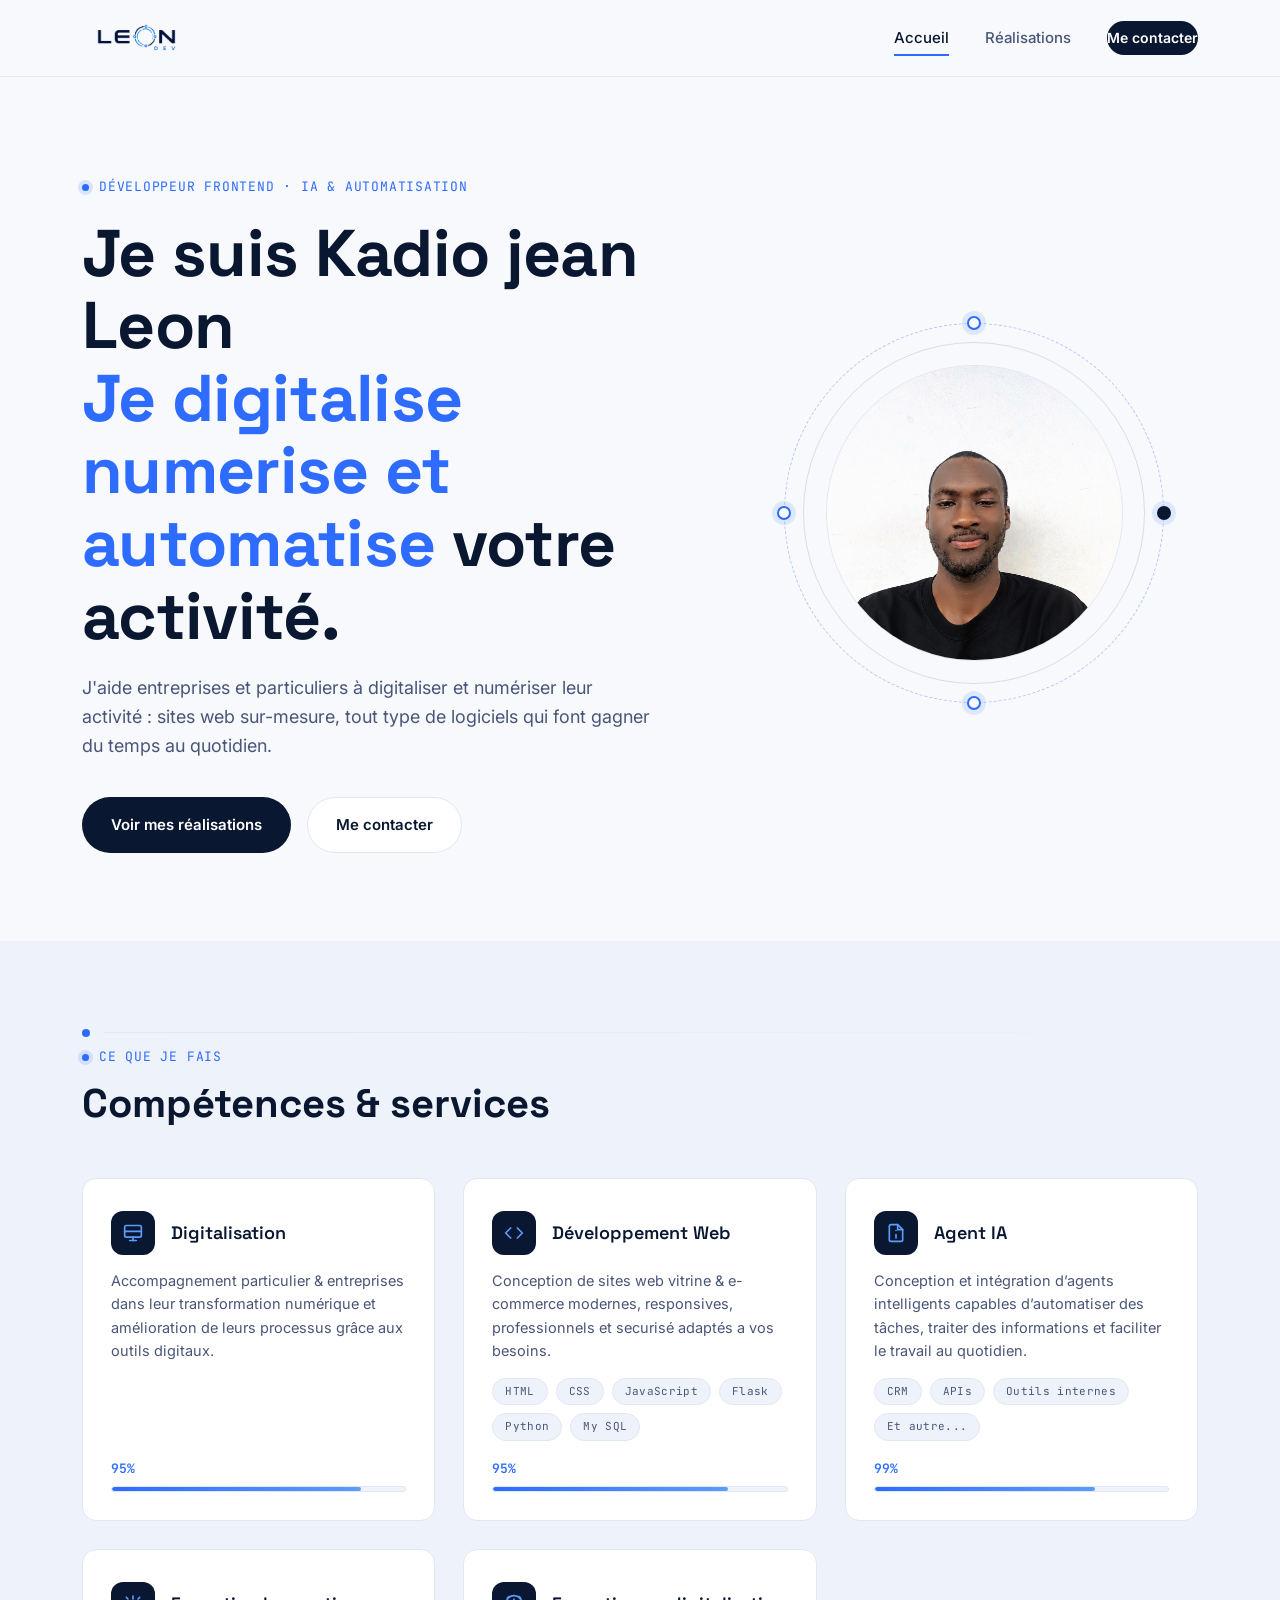
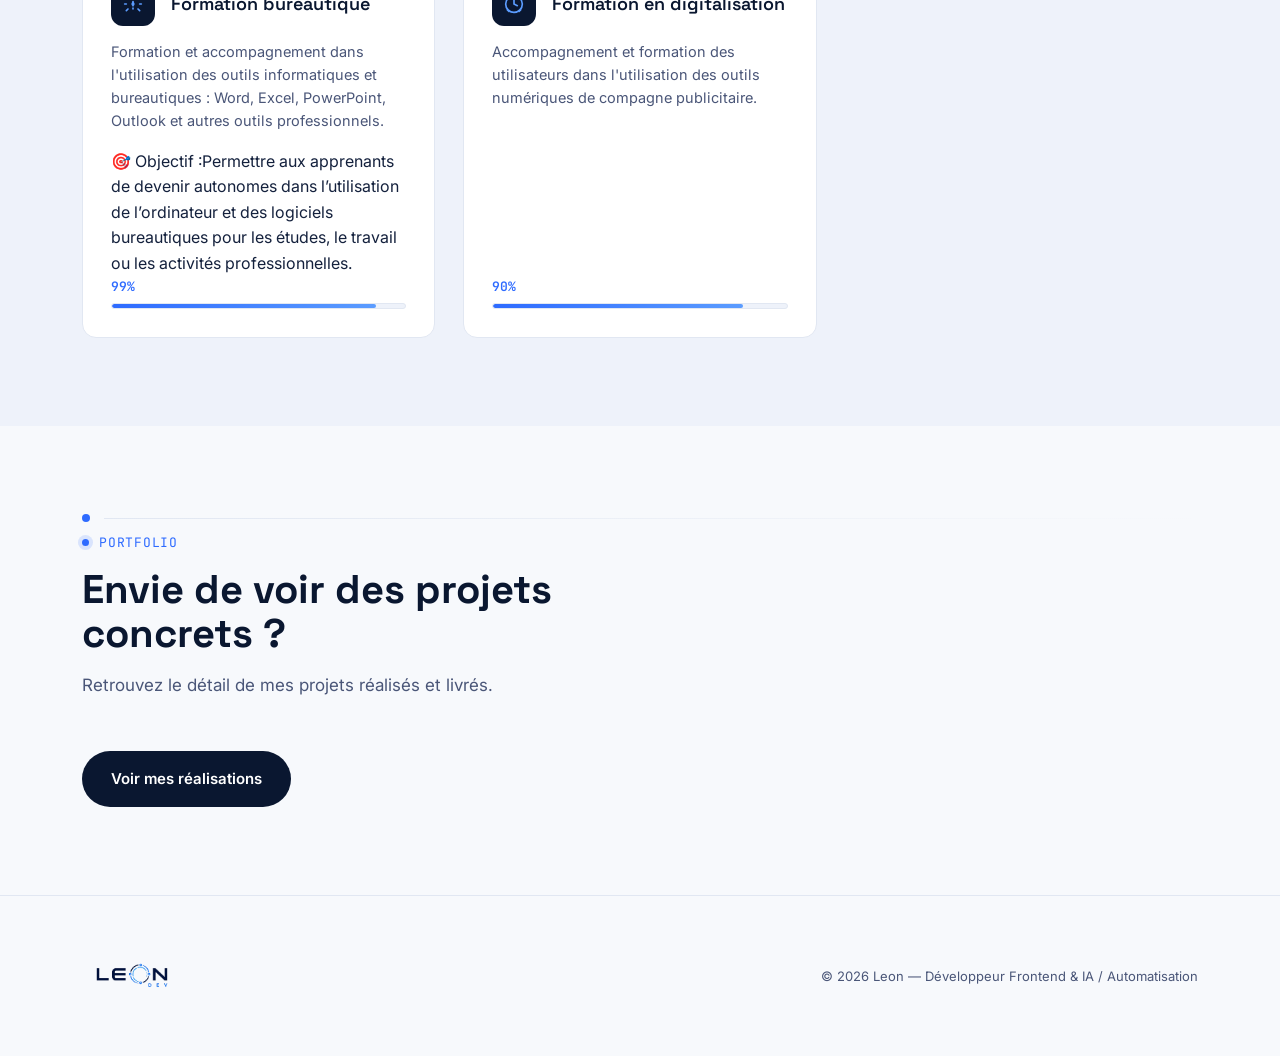
==== index.html @ 1374a6a7 "mis_a_jours" ====
<!DOCTYPE html>
<html lang="fr">
<head>
<meta charset="UTF-8">
<meta name="viewport" content="width=device-width, initial-scale=1.0">
<title>acceuile-Leon_Dev</title>
<meta name="description" content="Kadio Leon, développeur frontend spécialisé en IA et automatisation. J'aide entreprises et particuliers à digitaliser leur activité.">
<link rel="icon" href="images/favicone.png">
<link rel="stylesheet" href="style.css">
</head>
<body>

<header class="nav">
  <div class="container">
    <a href="index.html" class="nav-logo"><img src="images/logo.png" alt="Leon Dev"></a>
    <nav class="nav-links">
      <a href="index.html" data-page="index.html">Accueil</a>
      <a href="realisations.html" data-page="realisations.html">Réalisations</a>
      <a href="contact.html" data-page="contact.html" class="nav-cta">Me contacter</a>
    </nav>
    <button class="nav-toggle" aria-label="Ouvrir le menu"><span></span><span></span><span></span></button>
  </div>
</header>

<main>

  <!-- HERO -->
  <section class="hero">
    <div class="container">
      <div class="hero-copy">
        <span class="eyebrow">Développeur Frontend · IA &amp; Automatisation</span>
        <h1>Je suis Kadio jean Leon<br><span>Je digitalise numerise et automatise</span> votre activité.</h1>
        <p class="subtitle">J'aide entreprises et particuliers à digitaliser et numériser leur activité : sites web sur-mesure, tout type de logiciels qui font gagner du temps au quotidien.</p>
        <div class="hero-actions">
          <a href="realisations.html" class="btn btn-primary">Voir mes réalisations</a>
          <a href="contact.html" class="btn btn-outline">Me contacter</a>
        </div>
      </div>
      <div class="hero-visual">
        <div class="orbit-frame">
          <div class="orbit-ring"></div>
          <div class="orbit-ring ring-2"></div>
          <span class="orbit-node n1"></span>
          <span class="orbit-node n2"></span>
          <span class="orbit-node n3"></span>
          <span class="orbit-node n4"></span>
          <div class="orbit-photo">
             <img src="images/leon.png" alt="Kadio Leon">
          </div>
        </div>
      </div>
    </div>
  </section>

  <!-- COMPÉTENCES / SERVICES -->
  <section class="section section-alt">
    <div class="container">
      <div class="node-divider"><span class="dot"></span><div class="line"></div></div>
      <div class="section-head reveal">
        <span class="eyebrow">Ce que je fais</span>
        <h2>Compétences &amp; services</h2>
      </div>

      <!-- NOUVELLE GRILLE DE COMPÉTENCES -->
      <div class="skills-grid">
        
        <!-- CARTE 1 - Digitalisation -->
        <div class="skill-card-modern reveal">
          <div class="skill-card-header">
            <div class="skill-icon-modern">
              <svg viewBox="0 0 24 24" fill="none" stroke="#5B9CFF" stroke-width="2" stroke-linecap="round" stroke-linejoin="round">
                <rect x="2" y="3" width="20" height="14" rx="2" ry="2"/>
                <line x1="8" y1="21" x2="16" y2="21"/>
                <line x1="12" y1="17" x2="12" y2="21"/>
                <path d="M2 10h20"/>
              </svg>
            </div>
            <h3>Digitalisation</h3>
          </div>
          <p class="skill-desc">Accompagnement particulier & entreprises dans leur transformation numérique et amélioration de leurs processus grâce aux outils digitaux.</p>
          <div class="skill-progress-wrapper">
            <div class="skill-progress-label">
              <span class="skill-percent">95%</span>
            </div>
            <div class="skill-progress-track">
              <div class="skill-progress-bar" data-width="85" style="width:0%"></div>
            </div>
          </div>
        </div>

        <!-- CARTE 2 - Développement Web -->
        <div class="skill-card-modern reveal">
          <div class="skill-card-header">
            <div class="skill-icon-modern">
              <svg viewBox="0 0 24 24" fill="none" stroke="#5B9CFF" stroke-width="2" stroke-linecap="round" stroke-linejoin="round">
                <polyline points="16 18 22 12 16 6"/>
                <polyline points="8 6 2 12 8 18"/>
              </svg>
            </div>
            <h3>Développement Web</h3>
          </div>
          <p class="skill-desc">Conception de sites web vitrine & e-commerce  modernes, responsives, professionnels et securisé adaptés a vos besoins.</p>
          <div class="skill-tech-tags">
            <span>HTML</span>
            <span>CSS</span>
            <span>JavaScript</span>
            <span>Flask</span>
            <span>Python</span>
            <span>My SQL</span>
          </div>
          <div class="skill-progress-wrapper">
            <div class="skill-progress-label">
              <span class="skill-percent">95%</span>
            </div>
            <div class="skill-progress-track">
              <div class="skill-progress-bar" data-width="80" style="width:0%"></div>
            </div>
          </div>
        </div>

        <!-- CARTE 3 - Automatisation -->
        <div class="skill-card-modern reveal">
          <div class="skill-card-header">
            <div class="skill-icon-modern">
              <svg viewBox="0 0 24 24" fill="none" stroke="#5B9CFF" stroke-width="2" stroke-linecap="round" stroke-linejoin="round">
                <path d="M14 2H6a2 2 0 0 0-2 2v16a2 2 0 0 0 2 2h12a2 2 0 0 0 2-2V8z"/>
                <polyline points="14 2 14 8 20 8"/>
                <path d="M12 18v-4"/>
                <path d="M12 9v.01"/>
              </svg>
            </div>
            <h3>Agent IA</h3>
          </div>
          <p class="skill-desc">Conception et intégration d’agents intelligents capables d’automatiser des tâches, traiter des informations et faciliter le travail au quotidien.</p>
               <div class="skill-tech-tags">
                <span>CRM</span>
                <span>APIs</span>
                <span>Outils internes</span>
                <span>Et autre...</span>
              </div>
          <div class="skill-progress-wrapper">
            <div class="skill-progress-label">
              <span class="skill-percent">99%</span>
            </div>
            <div class="skill-progress-track">
              <div class="skill-progress-bar" data-width="75" style="width:0%"></div>
            </div>
          </div>
        </div>

        <!-- CARTE 4 - Formation Bureautique -->
        <div class="skill-card-modern reveal">
          <div class="skill-card-header">
            <div class="skill-icon-modern">
              <svg viewBox="0 0 24 24" fill="none" stroke="#5B9CFF" stroke-width="2" stroke-linecap="round" stroke-linejoin="round">
                <path d="M12 6V2.5"/>
                <path d="M12 14v-5"/>
                <path d="M12 17v1"/>
                <circle cx="12" cy="12" r="1"/>
                <circle cx="12" cy="10" r="0.8" fill="#5B9CFF" stroke="none"/>
                <path d="M4 4l2 2"/>
                <path d="M20 4l-2 2"/>
                <path d="M4 20l2-2"/>
                <path d="M20 20l-2-2"/>
                <path d="M2 12h2"/>
                <path d="M20 12h2"/>
              </svg>
            </div>
            <h3>Formation bureautique</h3>
          </div>
          <p class="skill-desc">Formation et accompagnement dans l'utilisation des outils informatiques et bureautiques : Word, Excel, PowerPoint, Outlook et autres outils professionnels.</p>
          <p>🎯 Objectif :Permettre aux apprenants de devenir autonomes dans l’utilisation de l’ordinateur et des logiciels bureautiques pour les études, le travail ou les activités professionnelles.</p>
          <div class="skill-progress-wrapper">
            <div class="skill-progress-label">
              <span class="skill-percent">99%</span>
            </div>
            <div class="skill-progress-track">
              <div class="skill-progress-bar" data-width="90" style="width:0%"></div>
            </div>
          </div>
        </div>

        <!-- CARTE 5 - Formation Digitalisation -->
        <div class="skill-card-modern reveal">
          <div class="skill-card-header">
            <div class="skill-icon-modern">
              <svg viewBox="0 0 24 24" fill="none" stroke="#5B9CFF" stroke-width="2" stroke-linecap="round" stroke-linejoin="round">
                <circle cx="12" cy="12" r="10"/>
                <polyline points="12 6 12 12 16 14"/>
                <path d="M6 3l-2 2"/>
                <path d="M18 3l2 2"/>
                <path d="M6 21l-2-2"/>
                <path d="M18 21l2-2"/>
              </svg>
            </div>
            <h3>Formation en digitalisation</h3>
          </div>
          <p class="skill-desc">Accompagnement et formation des utilisateurs dans l'utilisation des outils numériques de compagne publicitaire.</p>
          <div class="skill-progress-wrapper">
            <div class="skill-progress-label">
              <span class="skill-percent">90%</span>
            </div>
            <div class="skill-progress-track">
              <div class="skill-progress-bar" data-width="85" style="width:0%"></div>
            </div>
          </div>
        </div>

      </div>
    </div>
  </section>

  <!-- APERÇU RÉALISATIONS -->
  <section class="section">
    <div class="container">
      <div class="node-divider"><span class="dot"></span><div class="line"></div></div>
      <div class="section-head reveal">
        <span class="eyebrow">Portfolio</span>
        <h2>Envie de voir des projets concrets ?</h2>
        <p>Retrouvez le détail de mes projets réalisés et livrés.</p>
      </div>
      <a href="realisations.html" class="btn btn-primary reveal">Voir mes réalisations</a>
    </div>
  </section>

</main>

<footer class="footer">
  <div class="container">
    <a href="index.html" class="footer-logo"><img src="images/logo.png" alt="Leon Dev"></a>
    <p>© 2026 Leon — Développeur Frontend &amp; IA / Automatisation</p>
  </div>
</footer>

<script src="script.js"></script>
</body>
</html>
---- style.css ----
/* =========================================================
   KADIO LEON — DEV Portfolio
   Design tokens
   ========================================================= */
@import url('https://fonts.googleapis.com/css2?family=Space+Grotesk:wght@400;500;600;700&family=Inter:wght@400;500;600;700&family=JetBrains+Mono:wght@400;500&display=swap');

:root{
  --navy-950:#0A1730;
  --navy-800:#0F2247;
  --blue-600:#2E6BFF;
  --blue-400:#5B9CFF;
  --ink:#14213D;
  --ink-soft:#4A5678;
  --bg:#F7F9FC;
  --bg-alt:#EEF2FA;
  --line:#E1E7F2;
  --white:#FFFFFF;

  --font-display:'Space Grotesk', sans-serif;
  --font-body:'Inter', sans-serif;
  --font-mono:'JetBrains Mono', monospace;

  --container:1180px;
  --radius:14px;
  --ease:cubic-bezier(.16,.8,.24,1);
}

*,*::before,*::after{ box-sizing:border-box; }
html{ scroll-behavior:smooth; }
body{
  margin:0;
  background:var(--bg);
  color:var(--ink);
  font-family:var(--font-body);
  line-height:1.6;
  -webkit-font-smoothing:antialiased;
}
img{ max-width:100%; display:block; }
a{ color:inherit; text-decoration:none; }
ul{ margin:0; padding:0; list-style:none; }
h1,h2,h3{ font-family:var(--font-display); margin:0; color:var(--navy-950); line-height:1.1; }
p{ margin:0; }

.container{
  width:100%;
  max-width:var(--container);
  margin:0 auto;
  padding:0 32px;
}

@media (prefers-reduced-motion: reduce){
  *{ animation-duration:.001ms !important; animation-iteration-count:1 !important; transition-duration:.001ms !important; scroll-behavior:auto !important; }
}

/* -------- Focus states -------- */
a:focus-visible, button:focus-visible{
  outline:2px solid var(--blue-600);
  outline-offset:3px;
  border-radius:4px;
}

/* -------- Eyebrow / mono label -------- */
.eyebrow{
  display:inline-flex;
  align-items:center;
  gap:10px;
  font-family:var(--font-mono);
  font-size:13px;
  letter-spacing:.06em;
  text-transform:uppercase;
  color:var(--blue-600);
}
.eyebrow::before{
  content:'';
  width:7px; height:7px;
  border-radius:50%;
  background:var(--blue-600);
  box-shadow:0 0 0 4px rgba(46,107,255,.15);
}

/* =========================================================
   NAV
   ========================================================= */
.nav{
  position:sticky;
  top:0;
  z-index:100;
  background:rgba(247,249,252,.85);
  backdrop-filter:blur(10px);
  border-bottom:1px solid var(--line);
}
.nav .container{
  display:flex;
  align-items:center;
  justify-content:space-between;
  height:76px;
}
.nav-logo{ display:flex; align-items:center; height:87px; }
.nav-logo img{ height:100%; width:auto; }

.nav-links{
  display:flex;
  align-items:center;
  gap:36px;
  font-size:15px;
  font-weight:500;
}
.nav-links a{
  position:relative;
  padding:6px 0;
  color:var(--ink-soft);
  transition:color .25s var(--ease);
}
.nav-links a::after{
  content:'';
  position:absolute;
  left:0; bottom:0;
  width:0; height:2px;
  background:var(--blue-600);
  transition:width .3s var(--ease);
}
.nav-links a:hover{ color:var(--navy-950); }
.nav-links a:hover::after{ width:100%; }
.nav-links a.active{ color:var(--navy-950); }
.nav-links a.active::after{ width:100%; }

.nav-cta{
  padding:10px 20px;
  background:var(--navy-950);
  color:#fff !important;
  border-radius:999px;
  font-size:14px;
  font-weight:600;
  transition:background .25s var(--ease), transform .25s var(--ease);
}
.nav-cta:hover{ background:var(--blue-600); transform:translateY(-1px); }

.nav-toggle{
  display:none;
  width:40px; height:40px;
  border:none; background:none;
  cursor:pointer;
  flex-direction:column;
  align-items:center;
  justify-content:center;
  gap:5px;
}
.nav-toggle span{
  width:22px; height:2px;
  background:var(--navy-950);
  transition:transform .3s var(--ease), opacity .3s var(--ease);
}
.nav-toggle.open span:nth-child(1){ transform:translateY(7px) rotate(45deg); }
.nav-toggle.open span:nth-child(2){ opacity:0; }
.nav-toggle.open span:nth-child(3){ transform:translateY(-7px) rotate(-45deg); }

@media (max-width:860px){
  .nav-toggle{ display:flex; }
  .nav-links{
    position:absolute;
    top:76px; left:0; right:0;
    background:var(--bg);
    border-bottom:1px solid var(--line);
    flex-direction:column;
    align-items:flex-start;
    gap:0;
    max-height:0;
    overflow:hidden;
    transition:max-height .35s var(--ease);
  }
  .nav-links.open{ max-height:320px; }
  .nav-links a{ width:100%; padding:16px 32px; }
  .nav-links a::after{ display:none; }
  .nav-links .nav-cta{ margin:12px 32px 20px; text-align:center; }
}

/* =========================================================
   ORBIT SIGNATURE — echoes the logo's node ring
   ========================================================= */
.orbit-frame{
  position:relative;
  width:min(380px, 78vw);
  aspect-ratio:1;
  margin-inline:auto;
}
.orbit-photo{
  position:absolute;
  inset:11%;
  border-radius:50%;
  overflow:hidden;
  background:linear-gradient(160deg,var(--navy-900,#0F2247),var(--navy-950));
  border:1px solid var(--line);
  display:flex;
  align-items:center;
  justify-content:center;
}
.orbit-photo img{ width:100%; height:100%; object-fit:cover; }
.orbit-photo .placeholder{
  color:var(--blue-400);
  font-family:var(--font-mono);
  font-size:12px;
  text-align:center;
  letter-spacing:.04em;
  padding:20px;
  line-height:1.7;
}
.orbit-ring{
  position:absolute;
  inset:0;
  border-radius:50%;
  border:1.5px dashed rgba(46,107,255,.35);
  animation:spin 26s linear infinite;
}
.orbit-ring.ring-2{
  inset:5%;
  border-style:solid;
  border-color:rgba(10,23,48,.12);
  animation:spin 40s linear infinite reverse;
}
.orbit-node{
  position:absolute;
  width:14px; height:14px;
  border-radius:50%;
  background:var(--bg);
  border:2px solid var(--blue-600);
  box-shadow:0 0 0 5px rgba(46,107,255,.12);
}
.orbit-node.n1{ top:-7px; left:50%; margin-left:-7px; }
.orbit-node.n2{ top:50%; right:-7px; margin-top:-7px; background:var(--navy-950); border-color:var(--navy-950); }
.orbit-node.n3{ bottom:-7px; left:50%; margin-left:-7px; }
.orbit-node.n4{ top:50%; left:-7px; margin-top:-7px; }

@keyframes spin{ to{ transform:rotate(360deg); } }

/* =========================================================
   HERO
   ========================================================= */
.hero{
  padding:96px 0 88px;
  overflow:hidden;
}
.hero .container{
  display:grid;
  grid-template-columns:1.15fr .85fr;
  gap:64px;
  align-items:center;
}
.hero h1{
  font-size:clamp(40px,5.4vw,66px);
  margin-top:18px;
  letter-spacing:-.01em;
}
.hero h1 span{ color:var(--blue-600); }
.hero .subtitle{
  margin-top:22px;
  font-size:18px;
  color:var(--ink-soft);
  max-width:52ch;
}
.hero-actions{
  margin-top:36px;
  display:flex;
  gap:16px;
  flex-wrap:wrap;
}

.btn{
  display:inline-flex;
  align-items:center;
  gap:10px;
  padding:15px 28px;
  border-radius:999px;
  font-weight:600;
  font-size:15px;
  border:1px solid transparent;
  cursor:pointer;
  transition:transform .25s var(--ease), background .25s var(--ease), border-color .25s var(--ease), color .25s var(--ease);
}
.btn-primary{ background:var(--navy-950); color:#fff; }
.btn-primary:hover{ background:var(--blue-600); transform:translateY(-2px); }
.btn-outline{ border-color:var(--line); background:var(--white); color:var(--navy-950); }
.btn-outline:hover{ border-color:var(--blue-600); color:var(--blue-600); transform:translateY(-2px); }

@media (max-width:900px){
  .hero .container{ grid-template-columns:1fr; }
  .hero-visual{ order:-1; }
}

/* =========================================================
   NODE DIVIDER — recurring signature between sections
   ========================================================= */
.node-divider{
  display:flex;
  align-items:center;
  gap:14px;
  padding:0 0 6px;
}
.node-divider .dot{
  width:8px; height:8px;
  border-radius:50%;
  background:var(--blue-600);
  flex:none;
}
.node-divider .line{
  height:1px;
  flex:1;
  background:linear-gradient(90deg, var(--line), transparent);
}

/* =========================================================
   SECTION generic
   ========================================================= */
.section{ padding:88px 0; }
.section-alt{ background:var(--bg-alt); }
.section-head{ max-width:640px; margin-bottom:52px; }
.section-head h2{
  font-size:clamp(28px,3.4vw,40px);
  margin-top:14px;
}
.section-head p{ margin-top:16px; color:var(--ink-soft); font-size:17px; }

/* -------- reveal on scroll -------- */
.reveal{
  opacity:0;
  transform:translateY(28px);
  transition:opacity .7s var(--ease), transform .7s var(--ease);
}
.reveal.in{ opacity:1; transform:translateY(0); }

/* =========================================================
   SKILLS / SERVICES cards (anciennes — conservées pour compatibilité)
   ========================================================= */
.card-grid{
  display:grid;
  grid-template-columns:repeat(3,1fr);
  gap:24px;
}
@media (max-width:860px){ .card-grid{ grid-template-columns:1fr; } }

.skill-card{
  background:var(--white);
  border:1px solid var(--line);
  border-radius:var(--radius);
  padding:32px 28px;
  transition:transform .3s var(--ease), border-color .3s var(--ease), box-shadow .3s var(--ease);
}
.skill-card:hover{
  transform:translateY(-6px);
  border-color:rgba(46,107,255,.35);
  box-shadow:0 20px 40px -24px rgba(10,23,48,.25);
}
.skill-icon{
  width:46px; height:46px;
  border-radius:12px;
  background:var(--navy-950);
  display:flex; align-items:center; justify-content:center;
  margin-bottom:22px;
}
.skill-icon svg{ width:22px; height:22px; }
.skill-card h3{ font-size:19px; }
.skill-card p{ margin-top:10px; color:var(--ink-soft); font-size:15px; }

/* =========================================================
   SKILLS MODERN GRID — NOUVELLES COMPÉTENCES & SERVICES
   ========================================================= */
.skills-grid {
  display: grid;
  grid-template-columns: repeat(3, 1fr);
  gap: 28px;
}

@media (max-width: 1024px) {
  .skills-grid {
    grid-template-columns: repeat(2, 1fr);
  }
}

@media (max-width: 700px) {
  .skills-grid {
    grid-template-columns: 1fr;
  }
}

.skill-card-modern {
  background: var(--white);
  border: 1px solid var(--line);
  border-radius: var(--radius);
  padding: 32px 28px 28px;
  transition: transform 0.3s var(--ease), border-color 0.3s var(--ease), box-shadow 0.3s var(--ease);
  display: flex;
  flex-direction: column;
}

.skill-card-modern:hover {
  transform: translateY(-6px);
  border-color: rgba(46, 107, 255, 0.35);
  box-shadow: 0 20px 40px -24px rgba(10, 23, 48, 0.25);
}

.skill-card-header {
  display: flex;
  align-items: center;
  gap: 16px;
  margin-bottom: 14px;
}

.skill-icon-modern {
  flex: 0 0 44px;
  width: 44px;
  height: 44px;
  border-radius: 12px;
  background: var(--navy-950);
  display: flex;
  align-items: center;
  justify-content: center;
}

.skill-icon-modern svg {
  width: 20px;
  height: 20px;
}

.skill-card-header h3 {
  font-size: 18px;
  font-weight: 600;
  color: var(--navy-950);
  margin: 0;
}

.skill-desc {
  color: var(--ink-soft);
  font-size: 14.5px;
  line-height: 1.6;
  margin: 0 0 16px 0;
  flex: 1;
}

.skill-tech-tags {
  display: flex;
  flex-wrap: wrap;
  gap: 8px;
  margin-bottom: 18px;
}

.skill-tech-tags span {
  font-family: var(--font-mono);
  font-size: 11px;
  letter-spacing: 0.03em;
  background: var(--bg-alt);
  color: var(--ink-soft);
  padding: 4px 12px;
  border-radius: 999px;
  border: 1px solid var(--line);
}

.skill-progress-wrapper {
  margin-top: auto;
}

.skill-progress-label {
  display: flex;
  justify-content: space-between;
  font-size: 13px;
  font-weight: 500;
  color: var(--ink-soft);
  margin-bottom: 6px;
}

.skill-progress-label .skill-percent {
  color: var(--blue-600);
  font-weight: 600;
  font-family: var(--font-mono);
}

.skill-progress-track {
  width: 100%;
  height: 6px;
  background: var(--bg-alt);
  border-radius: 999px;
  overflow: hidden;
  border: 1px solid var(--line);
}

.skill-progress-bar {
  height: 100%;
  background: linear-gradient(90deg, var(--blue-600), var(--blue-400));
  border-radius: 999px;
  transition: width 1.2s var(--ease);
  width: 0%;
}

/* Animation au chargement pour les barres */
.skill-card-modern.reveal.in .skill-progress-bar {
  width: var(--progress-width, 0%);
}

/* =========================================================
   PROJECT CARDS (réalisations)
   ========================================================= */
.project-grid{
  display:grid;
  grid-template-columns:repeat(3,1fr);
  gap:24px;
}
@media (max-width:980px){ .project-grid{ grid-template-columns:1fr 1fr; } }
@media (max-width:700px){ .project-grid{ grid-template-columns:1fr; } }

.project-card{
  background:var(--white);
  border:1px solid var(--line);
  border-radius:var(--radius);
  overflow:hidden;
  transition:transform .3s var(--ease), box-shadow .3s var(--ease), border-color .3s var(--ease);
}
.project-card:hover{
  transform:translateY(-6px);
  box-shadow:0 24px 44px -26px rgba(10,23,48,.28);
  border-color:rgba(46,107,255,.35);
}
.project-thumb{
  height:150px;
  background:
    radial-gradient(circle at 22px 22px, rgba(91,156,255,.35) 2px, transparent 2.5px),
    radial-gradient(circle at 60px 70px, rgba(91,156,255,.25) 2px, transparent 2.5px),
    radial-gradient(circle at 110px 34px, rgba(91,156,255,.25) 2px, transparent 2.5px),
    linear-gradient(135deg, var(--navy-950), #142B57);
  position:relative;
}
.project-thumb::after{
  content:'';
  position:absolute; inset:0;
  background:
    linear-gradient(rgba(255,255,255,.05) 1px, transparent 1px) 0 0/28px 28px,
    linear-gradient(90deg, rgba(255,255,255,.05) 1px, transparent 1px) 0 0/28px 28px;
}
.project-body{ padding:26px 26px 28px; }
.project-tag{
  font-family:var(--font-mono);
  font-size:12px;
  color:var(--blue-600);
  text-transform:uppercase;
  letter-spacing:.05em;
}
.project-card h3{ font-size:19px; margin-top:10px; }
.project-card p{ margin-top:10px; font-size:15px; color:var(--ink-soft); }
.project-status{
  margin-top:18px;
  display:inline-flex;
  align-items:center;
  gap:7px;
  font-size:13px;
  font-weight:600;
  color:var(--navy-950);
}
.project-status::before{
  content:'';
  width:7px; height:7px;
  border-radius:50%;
  background:#2FBF71;
}

/* -------- livrés ledger -------- */
.ledger{
  border:1px solid var(--line);
  border-radius:var(--radius);
  background:var(--white);
  overflow:hidden;
}
.ledger-row{
  display:grid;
  grid-template-columns:auto 1fr auto;
  align-items:center;
  gap:20px;
  padding:20px 28px;
  border-bottom:1px solid var(--line);
}
.ledger-row:last-child{ border-bottom:none; }
.ledger-index{
  font-family:var(--font-mono);
  font-size:13px;
  color:var(--blue-600);
}
.ledger-name{ font-weight:600; color:var(--navy-950); font-size:16px; }
.ledger-desc{ font-size:14px; color:var(--ink-soft); margin-top:4px; font-weight:400; }
.ledger-badge{
  font-family:var(--font-mono);
  font-size:12px;
  color:#1E9F5C;
  background:#E9FBF1;
  border:1px solid #C9F1DA;
  padding:6px 12px;
  border-radius:999px;
  white-space:nowrap;
}

/* =========================================================
   STATS band
   ========================================================= */
.stats-band{
  background:var(--navy-950);
  border-radius:20px;
  padding:56px 40px;
  display:grid;
  grid-template-columns:repeat(3,1fr);
  gap:32px;
  position:relative;
  overflow:hidden;
}
.stats-band::before{
  content:'';
  position:absolute;
  inset:0;
  background:
    radial-gradient(circle at 85% 20%, rgba(46,107,255,.25), transparent 55%),
    radial-gradient(circle at 10% 90%, rgba(46,107,255,.15), transparent 50%);
}
.stat{ position:relative; text-align:center; }
.stat .num{
  font-family:var(--font-display);
  font-size:clamp(34px,4.4vw,52px);
  color:#fff;
  font-weight:700;
}
.stat .num::after{ content:''; color:var(--blue-400); }
.stat .label{
  margin-top:8px;
  font-family:var(--font-mono);
  font-size:13px;
  color:rgba(255,255,255,.6);
  text-transform:uppercase;
  letter-spacing:.05em;
}
@media (max-width:700px){ .stats-band{ grid-template-columns:1fr; } }

/* =========================================================
   CONTACT PAGE
   ========================================================= */
.contact-hero{
  text-align:center;
  padding:100px 0 60px;
}
.contact-hero h1{ font-size:clamp(34px,4.6vw,52px); margin-top:16px; }
.contact-hero p{
  margin:20px auto 0;
  max-width:56ch;
  color:var(--ink-soft);
  font-size:17px;
}

.contact-grid{
  display:grid;
  grid-template-columns:1fr 1fr;
  gap:28px;
  max-width:820px;
  margin:0 auto;
}
@media (max-width:700px){ .contact-grid{ grid-template-columns:1fr; } }

.contact-card{
  background:var(--white);
  border:1px solid var(--line);
  border-radius:20px;
  padding:40px 32px;
  text-align:center;
  transition:transform .3s var(--ease), box-shadow .3s var(--ease), border-color .3s var(--ease);
}
.contact-card:hover{
  transform:translateY(-8px);
  box-shadow:0 26px 50px -28px rgba(10,23,48,.3);
}
.contact-icon{
  width:64px; height:64px;
  margin:0 auto 22px;
  border-radius:50%;
  display:flex; align-items:center; justify-content:center;
}
.contact-icon svg{ width:30px; height:30px; }
.contact-card.whatsapp .contact-icon{ background:#E7F9EE; }
.contact-card.gmail .contact-icon{ background:#FCEAE8; }
.contact-card h3{ font-size:20px; }
.contact-card p{ margin-top:8px; color:var(--ink-soft); font-size:14px; }
.contact-card .btn{ margin-top:24px; width:100%; justify-content:center; }
.contact-card.whatsapp .btn{ background:#25D366; color:#fff; }
.contact-card.whatsapp .btn:hover{ background:#1FB958; }
.contact-card.gmail .btn{ background:var(--navy-950); color:#fff; }
.contact-card.gmail .btn:hover{ background:var(--blue-600); }

.contact-note{
  max-width:820px;
  margin:20px auto 0;
  text-align:center;
  font-family:var(--font-mono);
  font-size:12.5px;
  color:var(--ink-soft);
  background:var(--bg-alt);
  border:1px dashed var(--line);
  border-radius:12px;
  padding:14px 18px;
}

/* =========================================================
   FOOTER
   ========================================================= */
.footer{
  border-top:1px solid var(--line);
  padding:40px 0;
}
.footer .container{
  display:flex;
  align-items:center;
  justify-content:space-between;
  flex-wrap:wrap;
  gap:16px;
}
.footer-logo img{ height:80px; }
.footer p{ font-size:13px; color:var(--ink-soft); }



.project-thumb{
    height:220px;
    overflow:hidden;
    border-radius:15px;
}

.project-thumb img{
    width:100%;
    height:100%;
    object-fit:cover;
    display:block;
    transition:.4s;
}

.project-card:hover .project-thumb img{
    transform:scale(1.05);
}



.project-btn{
    display:inline-block;
    margin-top:15px;
    padding:12px 22px;
    background:#2563eb; /* Bleu */
    color:#fff;
    text-decoration:none;
    border-radius:8px;
    font-weight:600;
    transition:0.3s ease;
}

.project-btn:hover{
    background:#1d4ed8;
    transform:translateY(-2px);
}
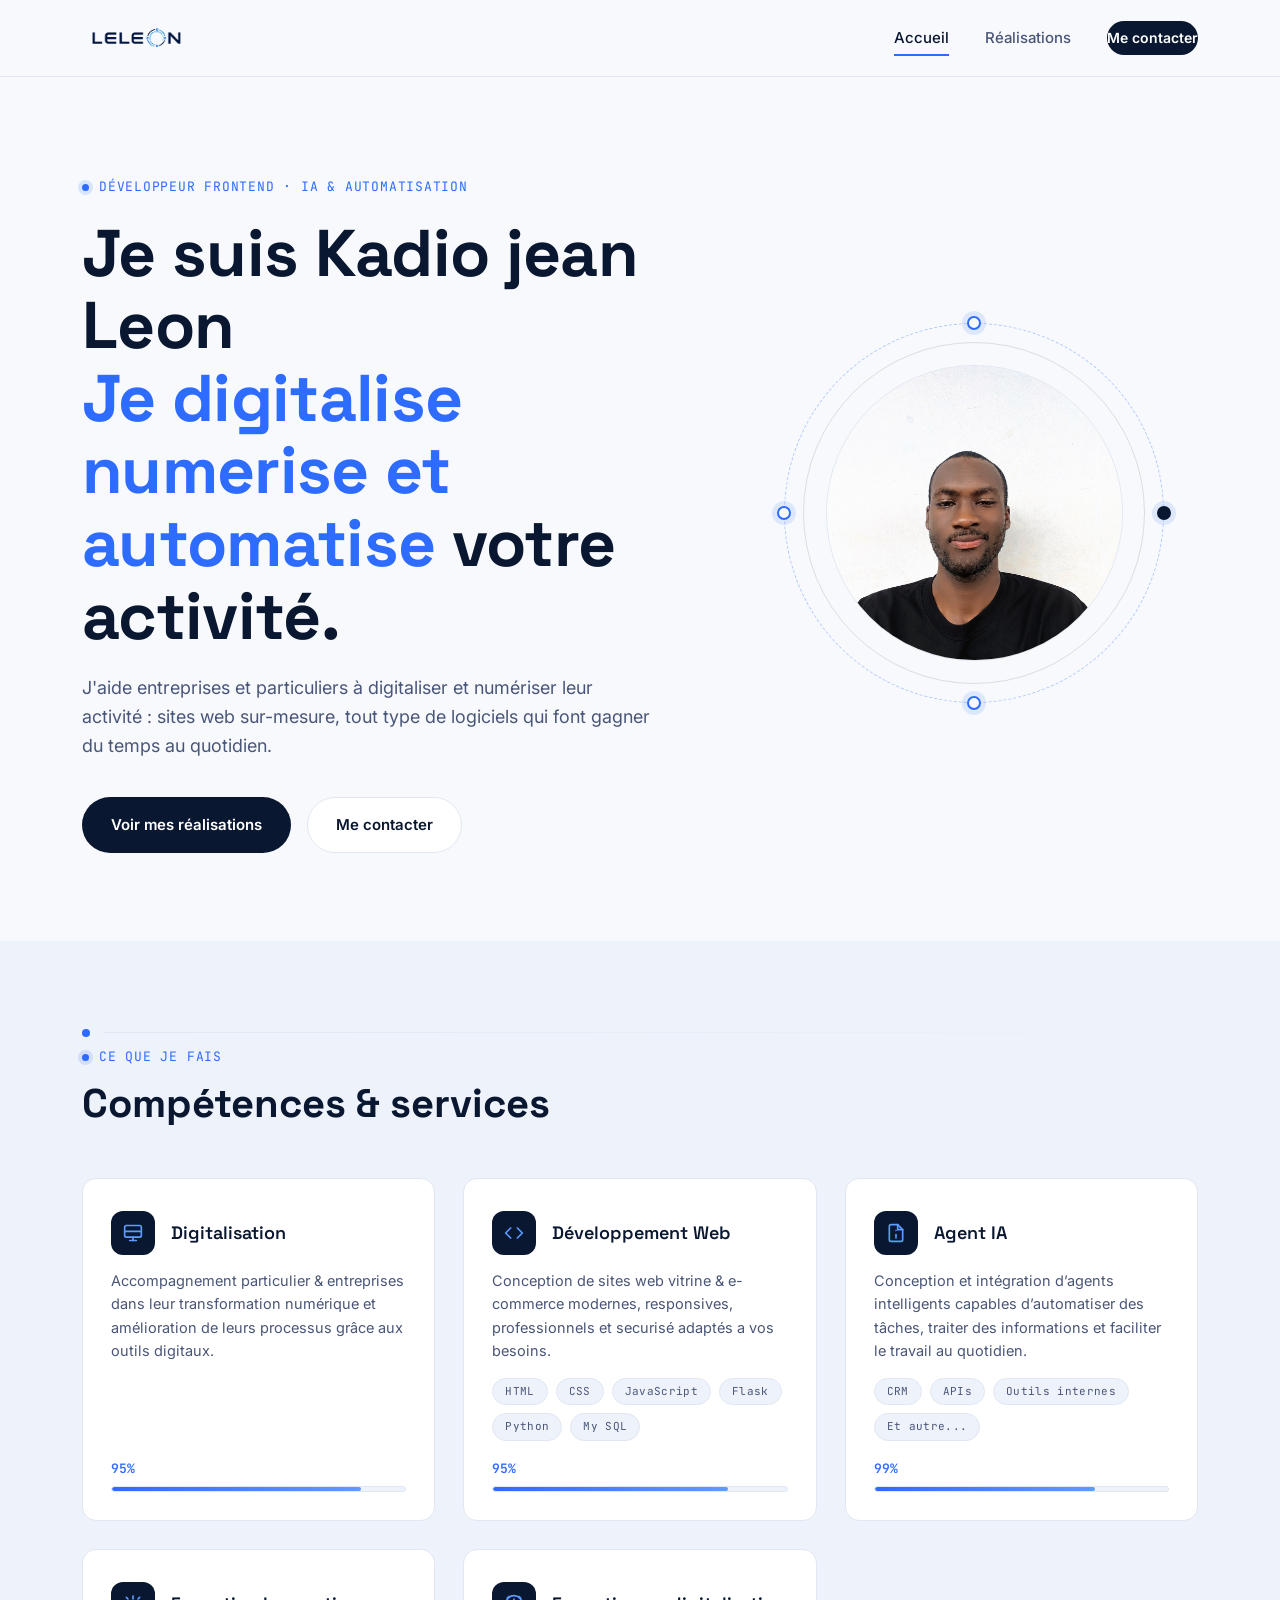
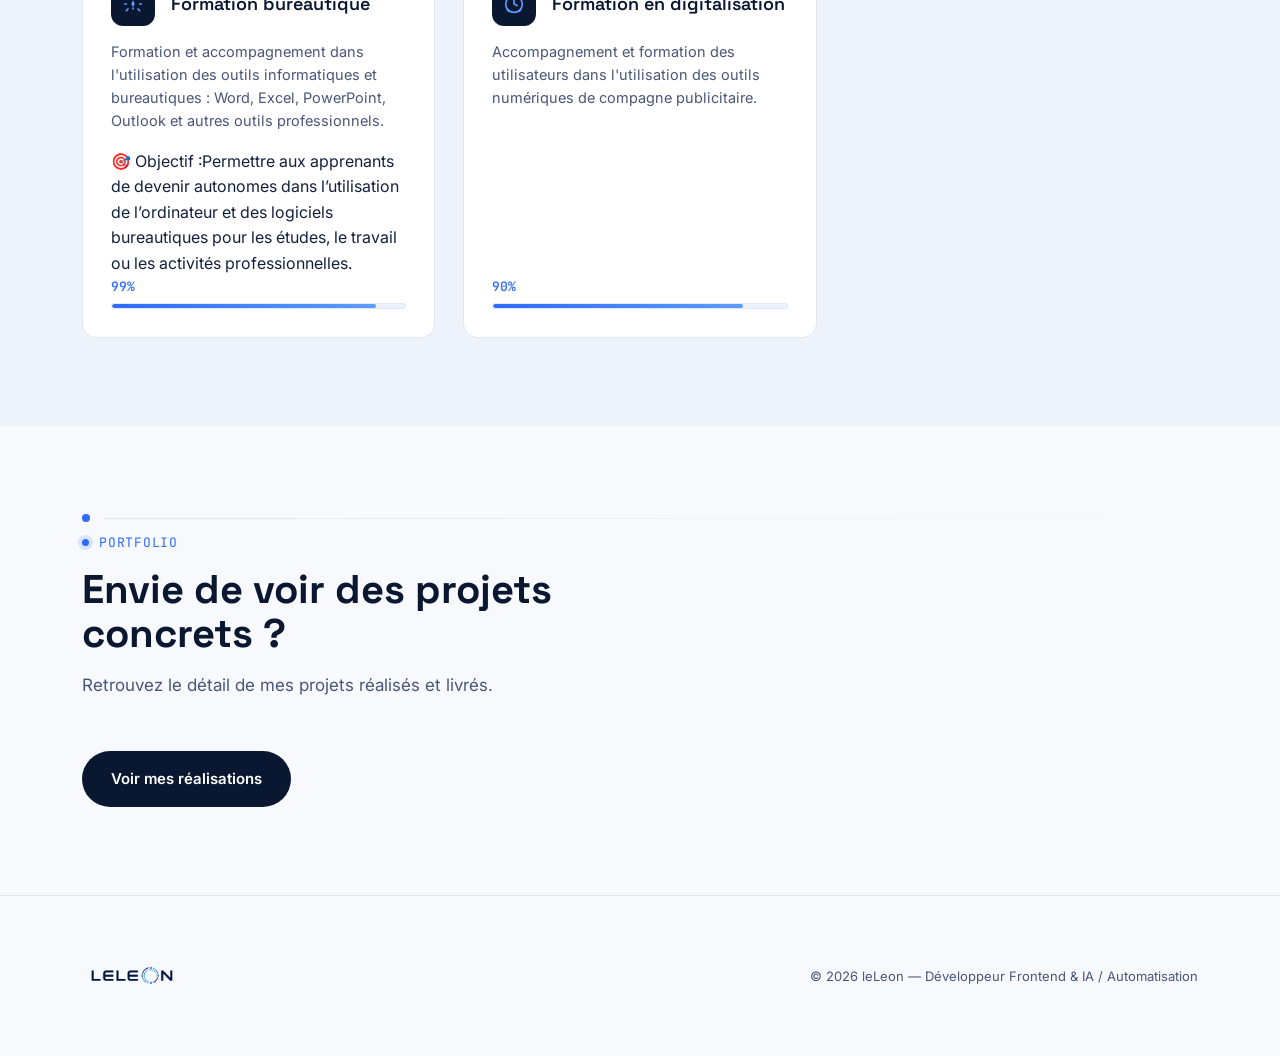
==== commit 1d739e8a: "mis_a_jour" ====
--- a/index.html
+++ b/index.html
@@ -228,7 +228,7 @@
 <footer class="footer">
   <div class="container">
     <a href="index.html" class="footer-logo"><img src="images/logo.png" alt="Leon Dev"></a>
-    <p>© 2026 Leon — Développeur Frontend &amp; IA / Automatisation</p>
+    <p>© 2026 leLeon — Développeur Frontend &amp; IA / Automatisation</p>
   </div>
 </footer>
 
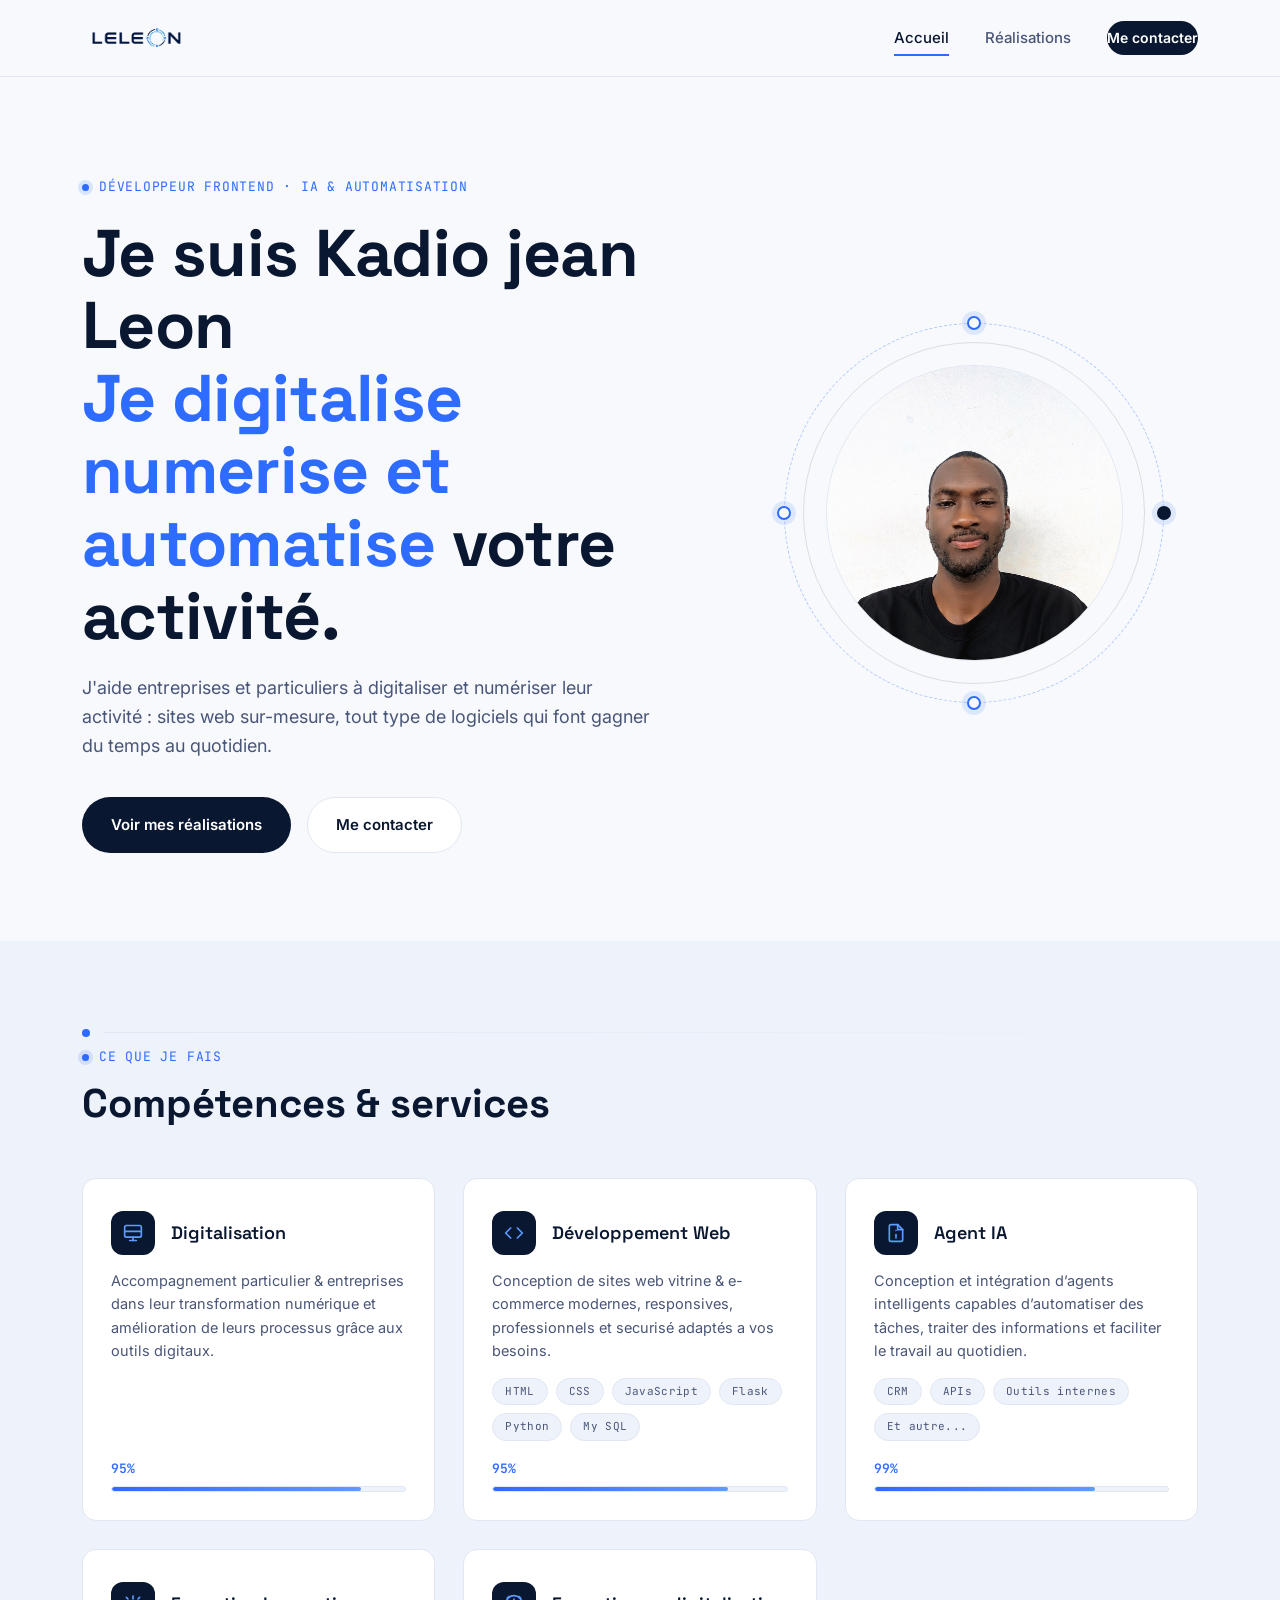
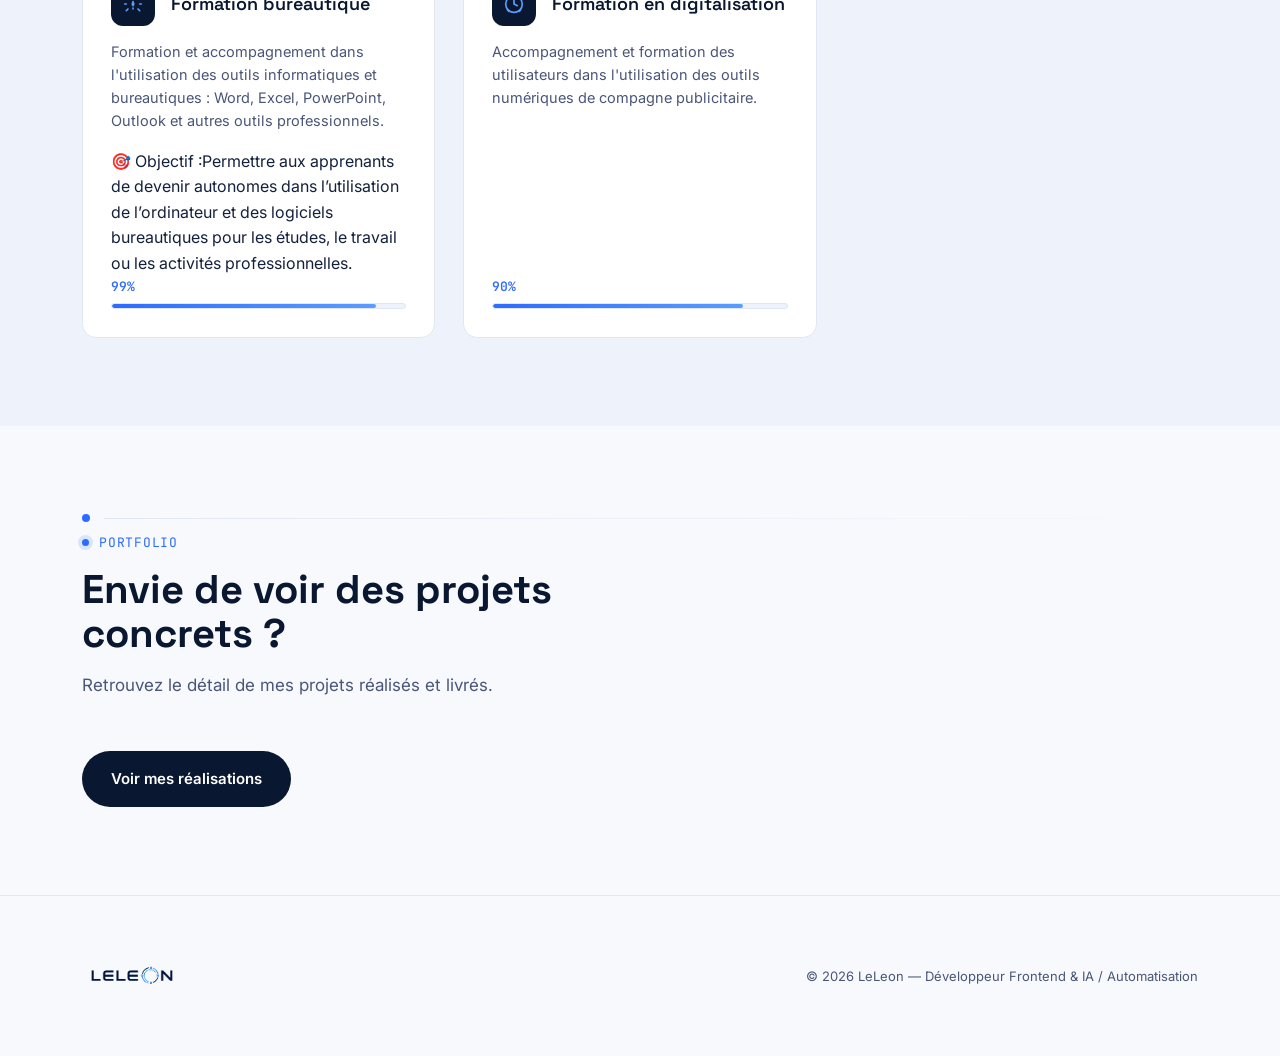
==== commit 81c07738: "teste" ====
--- a/index.html
+++ b/index.html
@@ -228,7 +228,7 @@
 <footer class="footer">
   <div class="container">
     <a href="index.html" class="footer-logo"><img src="images/logo.png" alt="Leon Dev"></a>
-    <p>© 2026 leLeon — Développeur Frontend &amp; IA / Automatisation</p>
+    <p>© 2026 LeLeon — Développeur Frontend &amp; IA / Automatisation</p>
   </div>
 </footer>
 
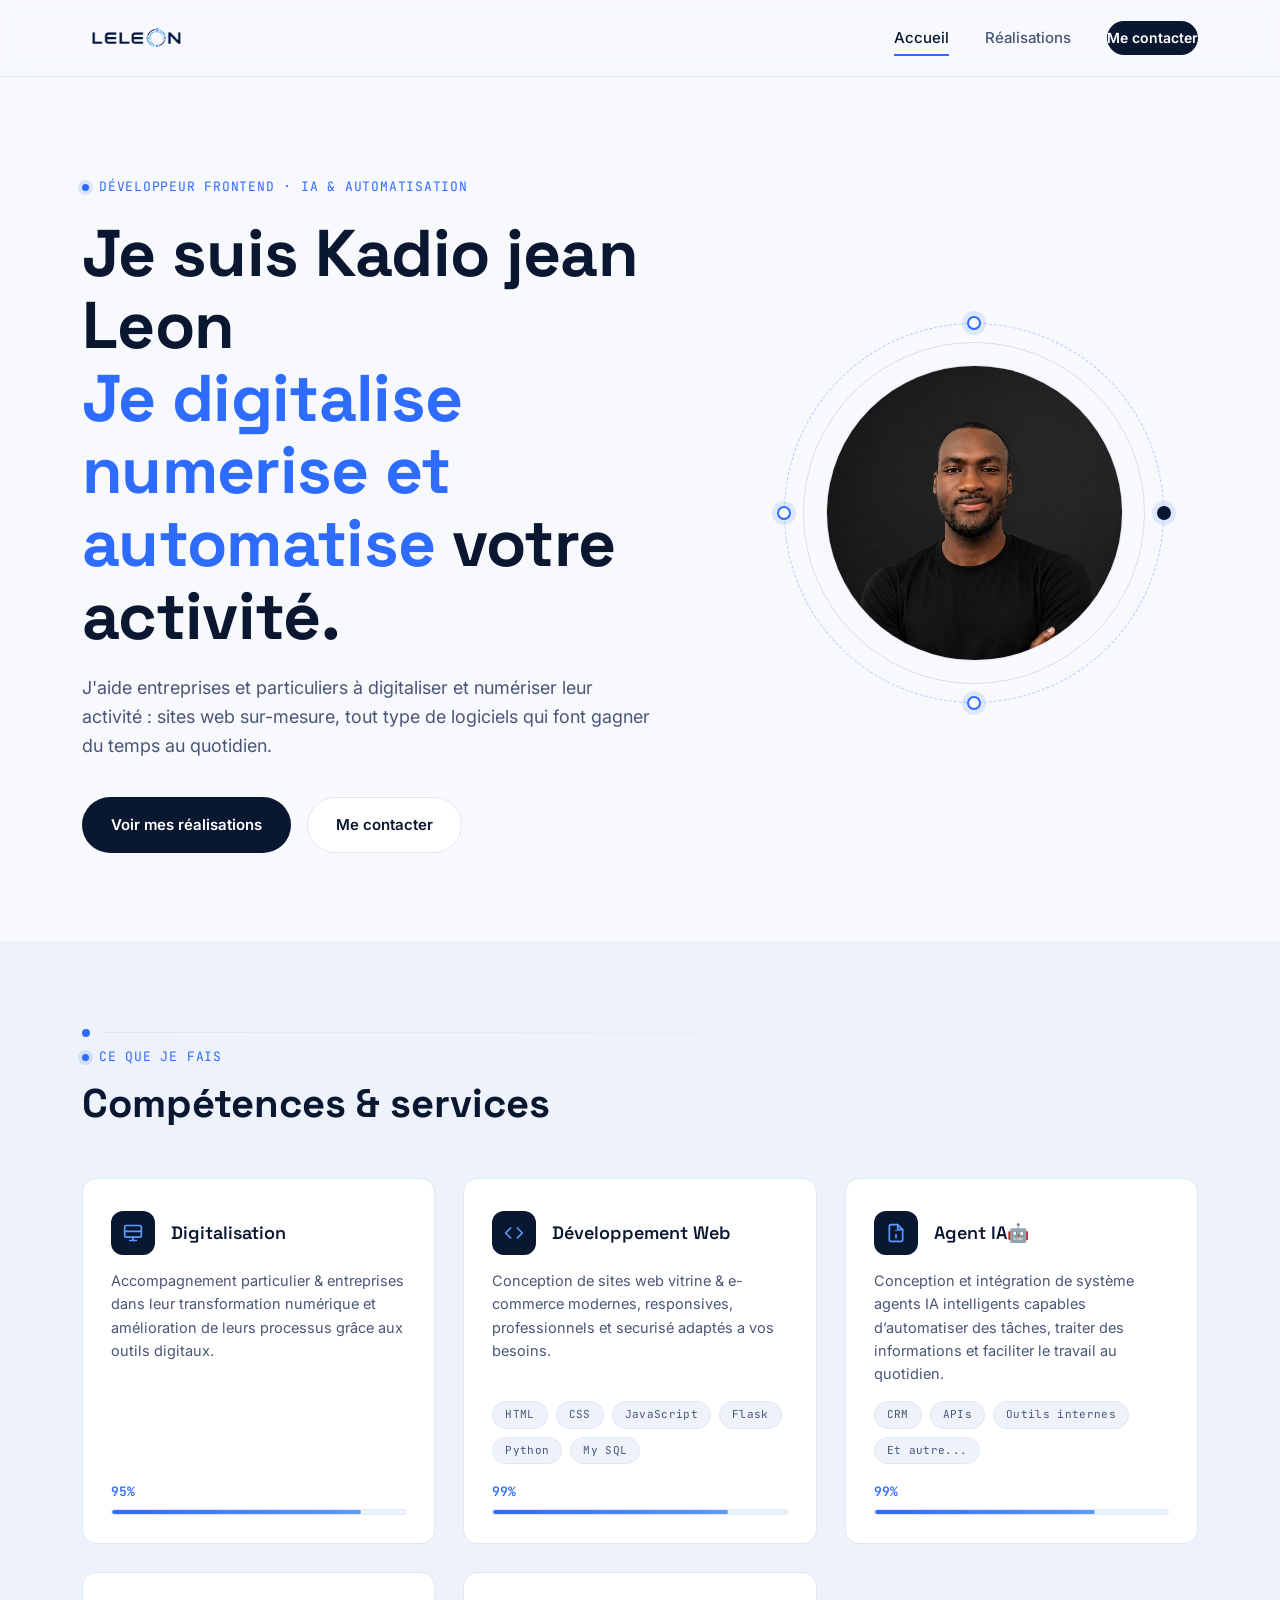
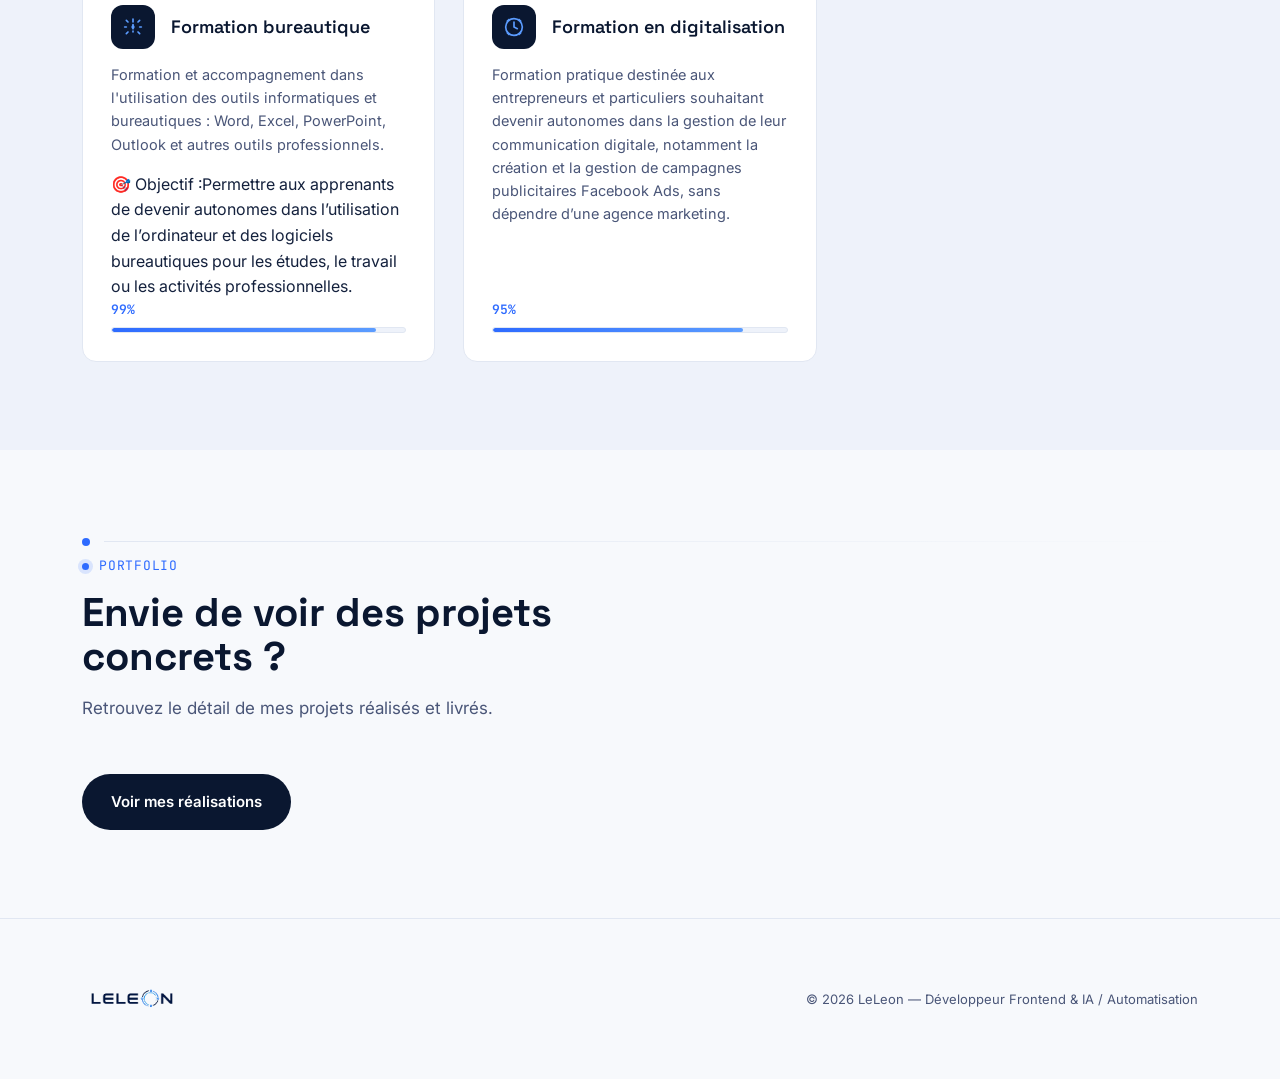
==== commit c14d41cc: "Update index.html" ====
--- a/index.html
+++ b/index.html
@@ -110,7 +110,7 @@
           </div>
           <div class="skill-progress-wrapper">
             <div class="skill-progress-label">
-              <span class="skill-percent">95%</span>
+              <span class="skill-percent">99%</span>
             </div>
             <div class="skill-progress-track">
               <div class="skill-progress-bar" data-width="80" style="width:0%"></div>
@@ -129,9 +129,9 @@
                 <path d="M12 9v.01"/>
               </svg>
             </div>
-            <h3>Agent IA</h3>
-          </div>
-          <p class="skill-desc">Conception et intégration d’agents intelligents capables d’automatiser des tâches, traiter des informations et faciliter le travail au quotidien.</p>
+            <h3>Agent IA🤖</h3>
+          </div>
+          <p class="skill-desc">Conception et intégration de système agents IA  intelligents capables d’automatiser des tâches, traiter des informations et faciliter le travail au quotidien.</p>
                <div class="skill-tech-tags">
                 <span>CRM</span>
                 <span>APIs</span>
@@ -195,10 +195,10 @@
             </div>
             <h3>Formation en digitalisation</h3>
           </div>
-          <p class="skill-desc">Accompagnement et formation des utilisateurs dans l'utilisation des outils numériques de compagne publicitaire.</p>
-          <div class="skill-progress-wrapper">
-            <div class="skill-progress-label">
-              <span class="skill-percent">90%</span>
+          <p class="skill-desc">Formation pratique destinée aux entrepreneurs et particuliers souhaitant devenir autonomes dans la gestion de leur communication digitale, notamment la création et la gestion de campagnes publicitaires Facebook Ads, sans dépendre d’une agence marketing.</p>
+          <div class="skill-progress-wrapper">
+            <div class="skill-progress-label">
+              <span class="skill-percent">95%</span>
             </div>
             <div class="skill-progress-track">
               <div class="skill-progress-bar" data-width="85" style="width:0%"></div>
--- a/style.css
+++ b/style.css
@@ -752,4 +752,193 @@
 .project-btn:hover{
     background:#1d4ed8;
     transform:translateY(-2px);
+}
+
+
+/* ================================
+   MODALE PROJET
+================================ */
+
+.project-modal {
+  display: none;
+  position: fixed;
+  inset: 0;
+  z-index: 9999;
+
+  background: rgba(0, 0, 0, 0.82);
+
+  padding: 30px;
+
+  align-items: center;
+  justify-content: center;
+}
+
+.project-modal.active {
+  display: flex;
+}
+
+.project-modal-content {
+  position: relative;
+
+  width: 100%;
+  max-width: 1050px;
+  max-height: 90vh;
+
+  overflow-y: auto;
+
+  background: #ffffff;
+  border-radius: 18px;
+
+  padding: 40px;
+}
+
+/* Bouton fermer */
+
+.project-modal-close {
+  position: absolute;
+
+  top: 15px;
+  right: 20px;
+
+  width: 40px;
+  height: 40px;
+
+  border: none;
+  border-radius: 50%;
+
+  background: #f1f1f1;
+
+  font-size: 28px;
+  line-height: 1;
+
+  cursor: pointer;
+
+  transition: 0.2s;
+}
+
+.project-modal-close:hover {
+  background: #111;
+  color: #fff;
+}
+
+/* En-tête */
+
+.project-modal-header {
+  padding-right: 45px;
+  margin-bottom: 30px;
+}
+
+.project-modal-header span {
+  font-size: 12px;
+  font-weight: 700;
+  letter-spacing: 1.5px;
+  text-transform: uppercase;
+
+  opacity: 0.55;
+}
+
+.project-modal-header h2 {
+  margin: 8px 0 10px;
+
+  font-size: 28px;
+}
+
+.project-modal-header p {
+  margin: 0;
+
+  color: #666;
+  line-height: 1.6;
+}
+
+/* Galerie */
+
+.company-profile-gallery {
+  display: grid;
+
+  grid-template-columns: 2fr 1fr 1fr;
+
+  gap: 15px;
+}
+
+.company-profile-gallery img {
+  width: 100%;
+
+  display: block;
+
+  border-radius: 10px;
+
+  cursor: pointer;
+
+  transition: transform 0.25s ease;
+}
+
+.company-profile-gallery img:hover {
+  transform: translateY(-3px);
+}
+
+/* Première image plus grande */
+
+.company-profile-gallery img:first-child {
+  grid-row: span 1;
+}
+
+/* Footer */
+
+.project-modal-footer {
+  display: flex;
+
+  justify-content: space-between;
+  align-items: center;
+
+  margin-top: 25px;
+  padding-top: 18px;
+
+  border-top: 1px solid #eee;
+
+  font-size: 13px;
+  color: #666;
+}
+
+/* Mobile */
+
+@media (max-width: 768px) {
+
+  .project-modal {
+    padding: 15px;
+  }
+
+  .project-modal-content {
+    padding: 25px 20px;
+    border-radius: 14px;
+  }
+
+  .project-modal-header h2 {
+    font-size: 22px;
+  }
+
+  .company-profile-gallery {
+    grid-template-columns: 1fr;
+  }
+
+  .project-modal-footer {
+    flex-direction: column;
+    align-items: flex-start;
+    gap: 8px;
+  }
+
+}
+
+
+.project-btn {
+    display: inline-flex;
+    align-items: center;
+    justify-content: center;
+    
+    padding: 16px 28px;
+    min-width: 260px;
+    
+    border-radius: 14px;
+    border: none;
+    
+    box-sizing: border-box;
 }
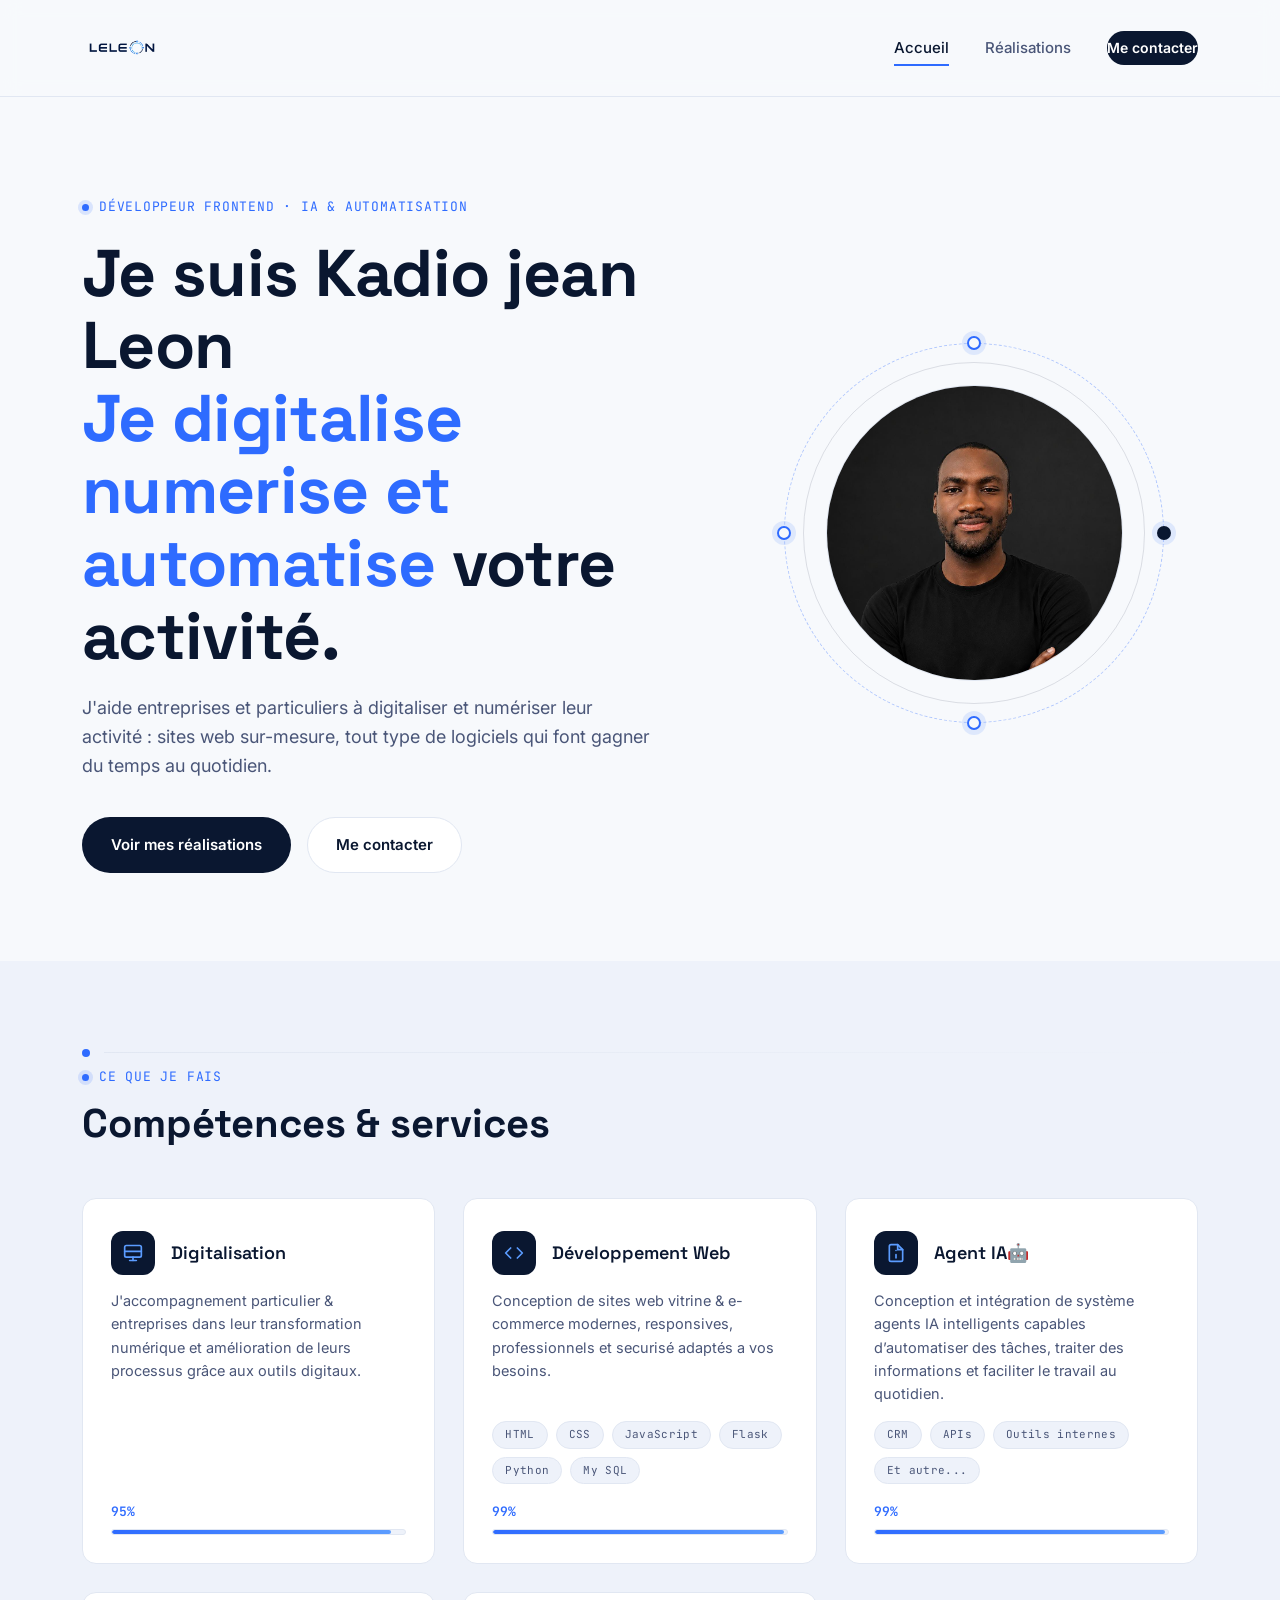
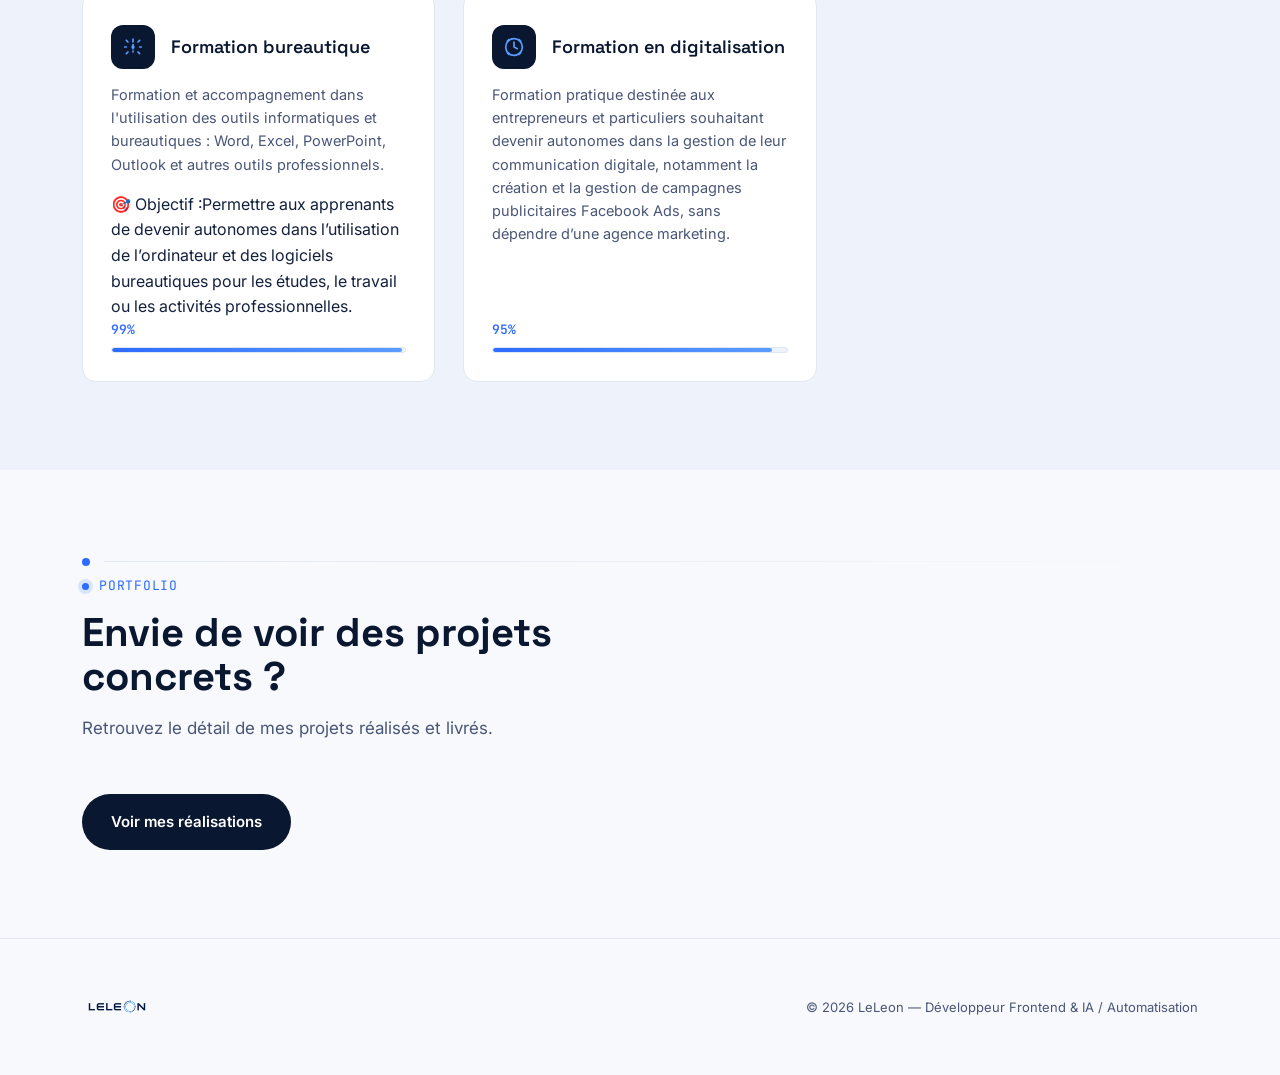
==== commit e46d5a2c: "Modification" ====
--- a/index.html
+++ b/index.html
@@ -77,7 +77,7 @@
             </div>
             <h3>Digitalisation</h3>
           </div>
-          <p class="skill-desc">Accompagnement particulier & entreprises dans leur transformation numérique et amélioration de leurs processus grâce aux outils digitaux.</p>
+          <p class="skill-desc">J'accompagnement particulier & entreprises dans leur transformation numérique et amélioration de leurs processus grâce aux outils digitaux.</p>
           <div class="skill-progress-wrapper">
             <div class="skill-progress-label">
               <span class="skill-percent">95%</span>
--- a/style.css
+++ b/style.css
@@ -1,6 +1,6 @@
 /* =========================================================
-   KADIO LEON — DEV Portfolio
-   Design tokens
+   LELEON —  Portfolio
+   Design 
    ========================================================= */
 @import url('https://fonts.googleapis.com/css2?family=Space+Grotesk:wght@400;500;600;700&family=Inter:wght@400;500;600;700&family=JetBrains+Mono:wght@400;500&display=swap');
 
@@ -8,6 +8,7 @@
   --navy-950:#0A1730;
   --navy-800:#0F2247;
   --blue-600:#2E6BFF;
+  --blue-700:#1D4ED8;
   --blue-400:#5B9CFF;
   --ink:#14213D;
   --ink-soft:#4A5678;
@@ -15,7 +16,6 @@
   --bg-alt:#EEF2FA;
   --line:#E1E7F2;
   --white:#FFFFFF;
-
   --font-display:'Space Grotesk', sans-serif;
   --font-body:'Inter', sans-serif;
   --font-mono:'JetBrains Mono', monospace;
@@ -93,9 +93,12 @@
   display:flex;
   align-items:center;
   justify-content:space-between;
-  height:76px;
-}
-.nav-logo{ display:flex; align-items:center; height:87px; }
+  min-height:96px;
+  padding-block:10px;
+}
+/* Logo agrandi : la nav passe en hauteur variable (min-height) au lieu
+   d'une hauteur fixe, pour que le logo ne soit plus rogné. */
+.nav-logo{ display:flex; align-items:center; height:64px; }
 .nav-logo img{ height:100%; width:auto; }
 
 .nav-links{
@@ -158,7 +161,7 @@
   .nav-toggle{ display:flex; }
   .nav-links{
     position:absolute;
-    top:76px; left:0; right:0;
+    top:100%; left:0; right:0;
     background:var(--bg);
     border-bottom:1px solid var(--line);
     flex-direction:column;
@@ -188,7 +191,7 @@
   inset:11%;
   border-radius:50%;
   overflow:hidden;
-  background:linear-gradient(160deg,var(--navy-900,#0F2247),var(--navy-950));
+  background:linear-gradient(160deg,var(--navy-800),var(--navy-950));
   border:1px solid var(--line);
   display:flex;
   align-items:center;
@@ -328,7 +331,8 @@
 .reveal.in{ opacity:1; transform:translateY(0); }
 
 /* =========================================================
-   SKILLS / SERVICES cards (anciennes — conservées pour compatibilité)
+   SKILLS / SERVICES cards (version historique — conservée
+   uniquement si d'anciennes pages utilisent encore .card-grid)
    ========================================================= */
 .card-grid{
   display:grid;
@@ -361,138 +365,101 @@
 .skill-card p{ margin-top:10px; color:var(--ink-soft); font-size:15px; }
 
 /* =========================================================
-   SKILLS MODERN GRID — NOUVELLES COMPÉTENCES & SERVICES
-   ========================================================= */
-.skills-grid {
-  display: grid;
-  grid-template-columns: repeat(3, 1fr);
-  gap: 28px;
-}
-
-@media (max-width: 1024px) {
-  .skills-grid {
-    grid-template-columns: repeat(2, 1fr);
-  }
-}
-
-@media (max-width: 700px) {
-  .skills-grid {
-    grid-template-columns: 1fr;
-  }
-}
-
-.skill-card-modern {
-  background: var(--white);
-  border: 1px solid var(--line);
-  border-radius: var(--radius);
-  padding: 32px 28px 28px;
-  transition: transform 0.3s var(--ease), border-color 0.3s var(--ease), box-shadow 0.3s var(--ease);
-  display: flex;
-  flex-direction: column;
-}
-
-.skill-card-modern:hover {
-  transform: translateY(-6px);
-  border-color: rgba(46, 107, 255, 0.35);
-  box-shadow: 0 20px 40px -24px rgba(10, 23, 48, 0.25);
-}
-
-.skill-card-header {
-  display: flex;
-  align-items: center;
-  gap: 16px;
-  margin-bottom: 14px;
-}
-
-.skill-icon-modern {
-  flex: 0 0 44px;
-  width: 44px;
-  height: 44px;
-  border-radius: 12px;
-  background: var(--navy-950);
-  display: flex;
-  align-items: center;
-  justify-content: center;
-}
-
-.skill-icon-modern svg {
-  width: 20px;
-  height: 20px;
-}
-
-.skill-card-header h3 {
-  font-size: 18px;
-  font-weight: 600;
-  color: var(--navy-950);
-  margin: 0;
-}
-
-.skill-desc {
-  color: var(--ink-soft);
-  font-size: 14.5px;
-  line-height: 1.6;
-  margin: 0 0 16px 0;
-  flex: 1;
-}
-
-.skill-tech-tags {
-  display: flex;
-  flex-wrap: wrap;
-  gap: 8px;
-  margin-bottom: 18px;
-}
-
-.skill-tech-tags span {
-  font-family: var(--font-mono);
-  font-size: 11px;
-  letter-spacing: 0.03em;
-  background: var(--bg-alt);
-  color: var(--ink-soft);
-  padding: 4px 12px;
-  border-radius: 999px;
-  border: 1px solid var(--line);
-}
-
-.skill-progress-wrapper {
-  margin-top: auto;
-}
-
-.skill-progress-label {
-  display: flex;
-  justify-content: space-between;
-  font-size: 13px;
-  font-weight: 500;
-  color: var(--ink-soft);
-  margin-bottom: 6px;
-}
-
-.skill-progress-label .skill-percent {
-  color: var(--blue-600);
-  font-weight: 600;
-  font-family: var(--font-mono);
-}
-
-.skill-progress-track {
-  width: 100%;
-  height: 6px;
-  background: var(--bg-alt);
-  border-radius: 999px;
-  overflow: hidden;
-  border: 1px solid var(--line);
-}
-
-.skill-progress-bar {
-  height: 100%;
-  background: linear-gradient(90deg, var(--blue-600), var(--blue-400));
-  border-radius: 999px;
-  transition: width 1.2s var(--ease);
-  width: 0%;
-}
-
-/* Animation au chargement pour les barres */
-.skill-card-modern.reveal.in .skill-progress-bar {
-  width: var(--progress-width, 0%);
-}
+   SKILLS MODERN GRID — compétences & services (version actuelle)
+   ========================================================= */
+.skills-grid{
+  display:grid;
+  grid-template-columns:repeat(3,1fr);
+  gap:28px;
+}
+@media (max-width:1024px){ .skills-grid{ grid-template-columns:repeat(2,1fr); } }
+@media (max-width:700px){ .skills-grid{ grid-template-columns:1fr; } }
+
+.skill-card-modern{
+  background:var(--white);
+  border:1px solid var(--line);
+  border-radius:var(--radius);
+  padding:32px 28px 28px;
+  display:flex;
+  flex-direction:column;
+  transition:transform .3s var(--ease), border-color .3s var(--ease), box-shadow .3s var(--ease);
+}
+.skill-card-modern:hover{
+  transform:translateY(-6px);
+  border-color:rgba(46,107,255,.35);
+  box-shadow:0 20px 40px -24px rgba(10,23,48,.25);
+}
+.skill-card-header{
+  display:flex;
+  align-items:center;
+  gap:16px;
+  margin-bottom:14px;
+}
+.skill-icon-modern{
+  flex:0 0 44px;
+  width:44px; height:44px;
+  border-radius:12px;
+  background:var(--navy-950);
+  display:flex; align-items:center; justify-content:center;
+}
+.skill-icon-modern svg{ width:20px; height:20px; }
+.skill-card-header h3{ font-size:18px; font-weight:600; color:var(--navy-950); margin:0; }
+
+.skill-desc{
+  color:var(--ink-soft);
+  font-size:14.5px;
+  line-height:1.6;
+  margin:0 0 16px;
+  flex:1;
+}
+.skill-tech-tags{
+  display:flex;
+  flex-wrap:wrap;
+  gap:8px;
+  margin-bottom:18px;
+}
+.skill-tech-tags span{
+  font-family:var(--font-mono);
+  font-size:11px;
+  letter-spacing:.03em;
+  background:var(--bg-alt);
+  color:var(--ink-soft);
+  padding:4px 12px;
+  border-radius:999px;
+  border:1px solid var(--line);
+}
+.skill-progress-wrapper{ margin-top:auto; }
+.skill-progress-label{
+  display:flex;
+  justify-content:space-between;
+  font-size:13px;
+  font-weight:500;
+  color:var(--ink-soft);
+  margin-bottom:6px;
+}
+.skill-progress-label .skill-percent{
+  color:var(--blue-600);
+  font-weight:600;
+  font-family:var(--font-mono);
+}
+.skill-progress-track{
+  width:100%;
+  height:6px;
+  background:var(--bg-alt);
+  border-radius:999px;
+  overflow:hidden;
+  border:1px solid var(--line);
+}
+.skill-progress-bar{
+  height:100%;
+  background:linear-gradient(90deg, var(--blue-600), var(--blue-400));
+  border-radius:999px;
+  transition:width 1.2s var(--ease);
+  width:0%;
+}
+/* La barre se remplit dès que la carte reçoit .in (déclenché par
+   l'IntersectionObserver déjà présent dans script.js) */
+.skill-card-modern.reveal.in .skill-progress-bar{ width:var(--progress-width, 0%); }
 
 /* =========================================================
    PROJECT CARDS (réalisations)
@@ -517,14 +484,18 @@
   box-shadow:0 24px 44px -26px rgba(10,23,48,.28);
   border-color:rgba(46,107,255,.35);
 }
+
+/* Vignette : fond dégradé "circuit" par défaut, ou vraie photo si un
+   <img> est présent dans le markup (les deux usages sont supportés). */
 .project-thumb{
-  height:150px;
+  height:220px;
+  position:relative;
+  overflow:hidden;
   background:
     radial-gradient(circle at 22px 22px, rgba(91,156,255,.35) 2px, transparent 2.5px),
     radial-gradient(circle at 60px 70px, rgba(91,156,255,.25) 2px, transparent 2.5px),
     radial-gradient(circle at 110px 34px, rgba(91,156,255,.25) 2px, transparent 2.5px),
     linear-gradient(135deg, var(--navy-950), #142B57);
-  position:relative;
 }
 .project-thumb::after{
   content:'';
@@ -533,6 +504,17 @@
     linear-gradient(rgba(255,255,255,.05) 1px, transparent 1px) 0 0/28px 28px,
     linear-gradient(90deg, rgba(255,255,255,.05) 1px, transparent 1px) 0 0/28px 28px;
 }
+.project-thumb img{
+  position:relative;
+  z-index:1;
+  width:100%;
+  height:100%;
+  object-fit:cover;
+  display:block;
+  transition:transform .4s var(--ease);
+}
+.project-card:hover .project-thumb img{ transform:scale(1.05); }
+
 .project-body{ padding:26px 26px 28px; }
 .project-tag{
   font-family:var(--font-mono);
@@ -557,6 +539,31 @@
   width:7px; height:7px;
   border-radius:50%;
   background:#2FBF71;
+}
+
+/* Bouton "voir le projet" sur les cartes */
+.project-btn{
+  display:inline-flex;
+  align-items:center;
+  justify-content:center;
+  gap:8px;
+  margin-top:16px;
+  padding:14px 26px;
+  min-width:200px;
+  box-sizing:border-box;
+  background:var(--blue-600);
+  color:#fff;
+  border:none;
+  border-radius:12px;
+  font-weight:600;
+  font-size:15px;
+  text-decoration:none;
+  cursor:pointer;
+  transition:background .3s var(--ease), transform .3s var(--ease);
+}
+.project-btn:hover{
+  background:var(--blue-700);
+  transform:translateY(-2px);
 }
 
 /* -------- livrés ledger -------- */
@@ -601,11 +608,12 @@
   border-radius:20px;
   padding:56px 40px;
   display:grid;
-  grid-template-columns:repeat(3,1fr);
+  grid-template-columns:repeat(4,1fr);
   gap:32px;
   position:relative;
   overflow:hidden;
 }
+@media (max-width:980px){ .stats-band{ grid-template-columns:repeat(2,1fr); } }
 .stats-band::before{
   content:'';
   position:absolute;
@@ -621,7 +629,9 @@
   color:#fff;
   font-weight:700;
 }
-.stat .num::after{ content:''; color:var(--blue-400); }
+.stat .num::after{ content:'+'; color:var(--blue-400); }
+.stat.percent .num::after{ content:'%'; color:var(--blue-400); }
+.stat.plain .num::after{ content:''; }
 .stat .label{
   margin-top:8px;
   font-family:var(--font-mono);
@@ -631,6 +641,93 @@
   letter-spacing:.05em;
 }
 @media (max-width:700px){ .stats-band{ grid-template-columns:1fr; } }
+
+/* =========================================================
+   PROJECT MODAL
+   ========================================================= */
+.project-modal{
+  display:none;
+  position:fixed;
+  inset:0;
+  z-index:9999;
+  background:rgba(10,23,48,.82);
+  padding:30px;
+  align-items:center;
+  justify-content:center;
+}
+.project-modal.active{ display:flex; }
+
+.project-modal-content{
+  position:relative;
+  width:100%;
+  max-width:1050px;
+  max-height:90vh;
+  overflow-y:auto;
+  background:var(--white);
+  border-radius:20px;
+  padding:40px;
+}
+
+.project-modal-close{
+  position:absolute;
+  top:15px; right:20px;
+  width:40px; height:40px;
+  border:none;
+  border-radius:50%;
+  background:var(--bg-alt);
+  color:var(--navy-950);
+  font-size:28px;
+  line-height:1;
+  cursor:pointer;
+  transition:background .2s var(--ease), color .2s var(--ease);
+}
+.project-modal-close:hover{ background:var(--navy-950); color:#fff; }
+
+.project-modal-header{ padding-right:45px; margin-bottom:30px; }
+.project-modal-header span{
+  font-family:var(--font-mono);
+  font-size:12px;
+  font-weight:700;
+  letter-spacing:.06em;
+  text-transform:uppercase;
+  color:var(--blue-600);
+}
+.project-modal-header h2{ margin:8px 0 10px; font-size:28px; }
+.project-modal-header p{ margin:0; color:var(--ink-soft); line-height:1.6; }
+
+.company-profile-gallery{
+  display:grid;
+  grid-template-columns:2fr 1fr 1fr;
+  gap:15px;
+}
+.company-profile-gallery img{
+  width:100%;
+  display:block;
+  border-radius:10px;
+  cursor:pointer;
+  transition:transform .25s var(--ease);
+}
+.company-profile-gallery img:hover{ transform:translateY(-3px); }
+
+.project-modal-footer{
+  display:flex;
+  justify-content:space-between;
+  align-items:center;
+  margin-top:25px;
+  padding-top:18px;
+  border-top:1px solid var(--line);
+  font-family:var(--font-mono);
+  font-size:12.5px;
+  color:var(--ink-soft);
+}
+
+@media (max-width:768px){
+  .project-modal{ padding:15px; }
+  .project-modal-content{ padding:25px 20px; border-radius:14px; }
+  .project-modal-header h2{ font-size:22px; }
+  .company-profile-gallery{ grid-template-columns:1fr; }
+  .project-modal-footer{ flex-direction:column; align-items:flex-start; gap:8px; }
+}
 
 /* =========================================================
    CONTACT PAGE
@@ -712,233 +809,123 @@
   flex-wrap:wrap;
   gap:16px;
 }
-.footer-logo img{ height:80px; }
+.footer-logo img{ height:56px; }
 .footer p{ font-size:13px; color:var(--ink-soft); }
 
 
 
-.project-thumb{
-    height:220px;
-    overflow:hidden;
-    border-radius:15px;
-}
-
-.project-thumb img{
-    width:100%;
-    height:100%;
-    object-fit:cover;
-    display:block;
-    transition:.4s;
-}
-
-.project-card:hover .project-thumb img{
-    transform:scale(1.05);
-}
-
-
-
-.project-btn{
-    display:inline-block;
-    margin-top:15px;
-    padding:12px 22px;
-    background:#2563eb; /* Bleu */
-    color:#fff;
-    text-decoration:none;
-    border-radius:8px;
-    font-weight:600;
-    transition:0.3s ease;
-}
-
-.project-btn:hover{
-    background:#1d4ed8;
-    transform:translateY(-2px);
-}
-
-
-/* ================================
-   MODALE PROJET
-================================ */
-
-.project-modal {
-  display: none;
-  position: fixed;
-  inset: 0;
-  z-index: 9999;
-
-  background: rgba(0, 0, 0, 0.82);
-
-  padding: 30px;
-
+/* =========================================================
+   PROJETS LIVRÉS — RESPONSIVE MOBILE
+   Badge toujours à droite
+   ========================================================= */
+
+.ledger-row {
+  display: grid;
+  grid-template-columns: 42px minmax(0, 1fr) auto;
+  align-items: center;
+  gap: 20px;
+  padding: 24px 28px;
+}
+
+/* Numéro */
+.ledger-index {
+  font-family: var(--font-mono);
+  font-size: 13px;
+  color: var(--blue-600);
+}
+
+/* Contenu */
+.ledger-row > div {
+  min-width: 0;
+}
+
+.ledger-name {
+  font-weight: 600;
+  color: var(--navy-950);
+  font-size: 16px;
+  line-height: 1.5;
+}
+
+/* Badge */
+.ledger-badge {
+  justify-self: end;
+  align-self: center;
+
+  display: inline-flex;
   align-items: center;
   justify-content: center;
-}
-
-.project-modal.active {
-  display: flex;
-}
-
-.project-modal-content {
-  position: relative;
-
-  width: 100%;
-  max-width: 1050px;
-  max-height: 90vh;
-
-  overflow-y: auto;
-
-  background: #ffffff;
-  border-radius: 18px;
-
-  padding: 40px;
-}
-
-/* Bouton fermer */
-
-.project-modal-close {
-  position: absolute;
-
-  top: 15px;
-  right: 20px;
-
-  width: 40px;
-  height: 40px;
-
-  border: none;
-  border-radius: 50%;
-
-  background: #f1f1f1;
-
-  font-size: 28px;
-  line-height: 1;
-
-  cursor: pointer;
-
-  transition: 0.2s;
-}
-
-.project-modal-close:hover {
-  background: #111;
-  color: #fff;
-}
-
-/* En-tête */
-
-.project-modal-header {
-  padding-right: 45px;
-  margin-bottom: 30px;
-}
-
-.project-modal-header span {
+
+  font-family: var(--font-mono);
   font-size: 12px;
-  font-weight: 700;
-  letter-spacing: 1.5px;
-  text-transform: uppercase;
-
-  opacity: 0.55;
-}
-
-.project-modal-header h2 {
-  margin: 8px 0 10px;
-
-  font-size: 28px;
-}
-
-.project-modal-header p {
-  margin: 0;
-
-  color: #666;
-  line-height: 1.6;
-}
-
-/* Galerie */
-
-.company-profile-gallery {
-  display: grid;
-
-  grid-template-columns: 2fr 1fr 1fr;
-
-  gap: 15px;
-}
-
-.company-profile-gallery img {
-  width: 100%;
-
-  display: block;
-
-  border-radius: 10px;
-
-  cursor: pointer;
-
-  transition: transform 0.25s ease;
-}
-
-.company-profile-gallery img:hover {
-  transform: translateY(-3px);
-}
-
-/* Première image plus grande */
-
-.company-profile-gallery img:first-child {
-  grid-row: span 1;
-}
-
-/* Footer */
-
-.project-modal-footer {
-  display: flex;
-
-  justify-content: space-between;
-  align-items: center;
-
-  margin-top: 25px;
-  padding-top: 18px;
-
-  border-top: 1px solid #eee;
-
-  font-size: 13px;
-  color: #666;
-}
-
-/* Mobile */
-
-@media (max-width: 768px) {
-
-  .project-modal {
-    padding: 15px;
+  color: #1E9F5C;
+
+  background: #E9FBF1;
+  border: 1px solid #C9F1DA;
+
+  padding: 8px 14px;
+  border-radius: 999px;
+
+  white-space: nowrap;
+}
+
+
+/* =========================================================
+   MOBILE
+   ========================================================= */
+
+@media (max-width: 700px) {
+
+  .ledger-row {
+    grid-template-columns: 36px minmax(0, 1fr) auto;
+    gap: 10px;
+    padding: 22px 16px;
+    align-items: center;
   }
 
-  .project-modal-content {
-    padding: 25px 20px;
-    border-radius: 14px;
+  .ledger-index {
+    font-size: 12px;
   }
 
-  .project-modal-header h2 {
-    font-size: 22px;
+  .ledger-name {
+    font-size: 14px;
+    line-height: 1.45;
   }
 
-  .company-profile-gallery {
-    grid-template-columns: 1fr;
+  .ledger-badge {
+    font-size: 10px;
+    padding: 6px 9px;
+    gap: 4px;
   }
 
-  .project-modal-footer {
-    flex-direction: column;
-    align-items: flex-start;
-    gap: 8px;
+  .project-btn {
+    width: 100%;
+    min-width: 0;
+    max-width: 100%;
+    margin-top: 14px;
+    padding: 12px 14px;
+    font-size: 13px;
   }
-
-}
-
-
-.project-btn {
-    display: inline-flex;
-    align-items: center;
-    justify-content: center;
-    
-    padding: 16px 28px;
-    min-width: 260px;
-    
-    border-radius: 14px;
-    border: none;
-    
-    box-sizing: border-box;
+}
+
+
+/* =========================================================
+   PETITS TÉLÉPHONES
+   ========================================================= */
+
+@media (max-width: 400px) {
+
+  .ledger-row {
+    grid-template-columns: 30px minmax(0, 1fr) auto;
+    gap: 7px;
+    padding: 20px 12px;
+  }
+
+  .ledger-name {
+    font-size: 13px;
+  }
+
+  .ledger-badge {
+    font-size: 9px;
+    padding: 5px 7px;
+  }
 }
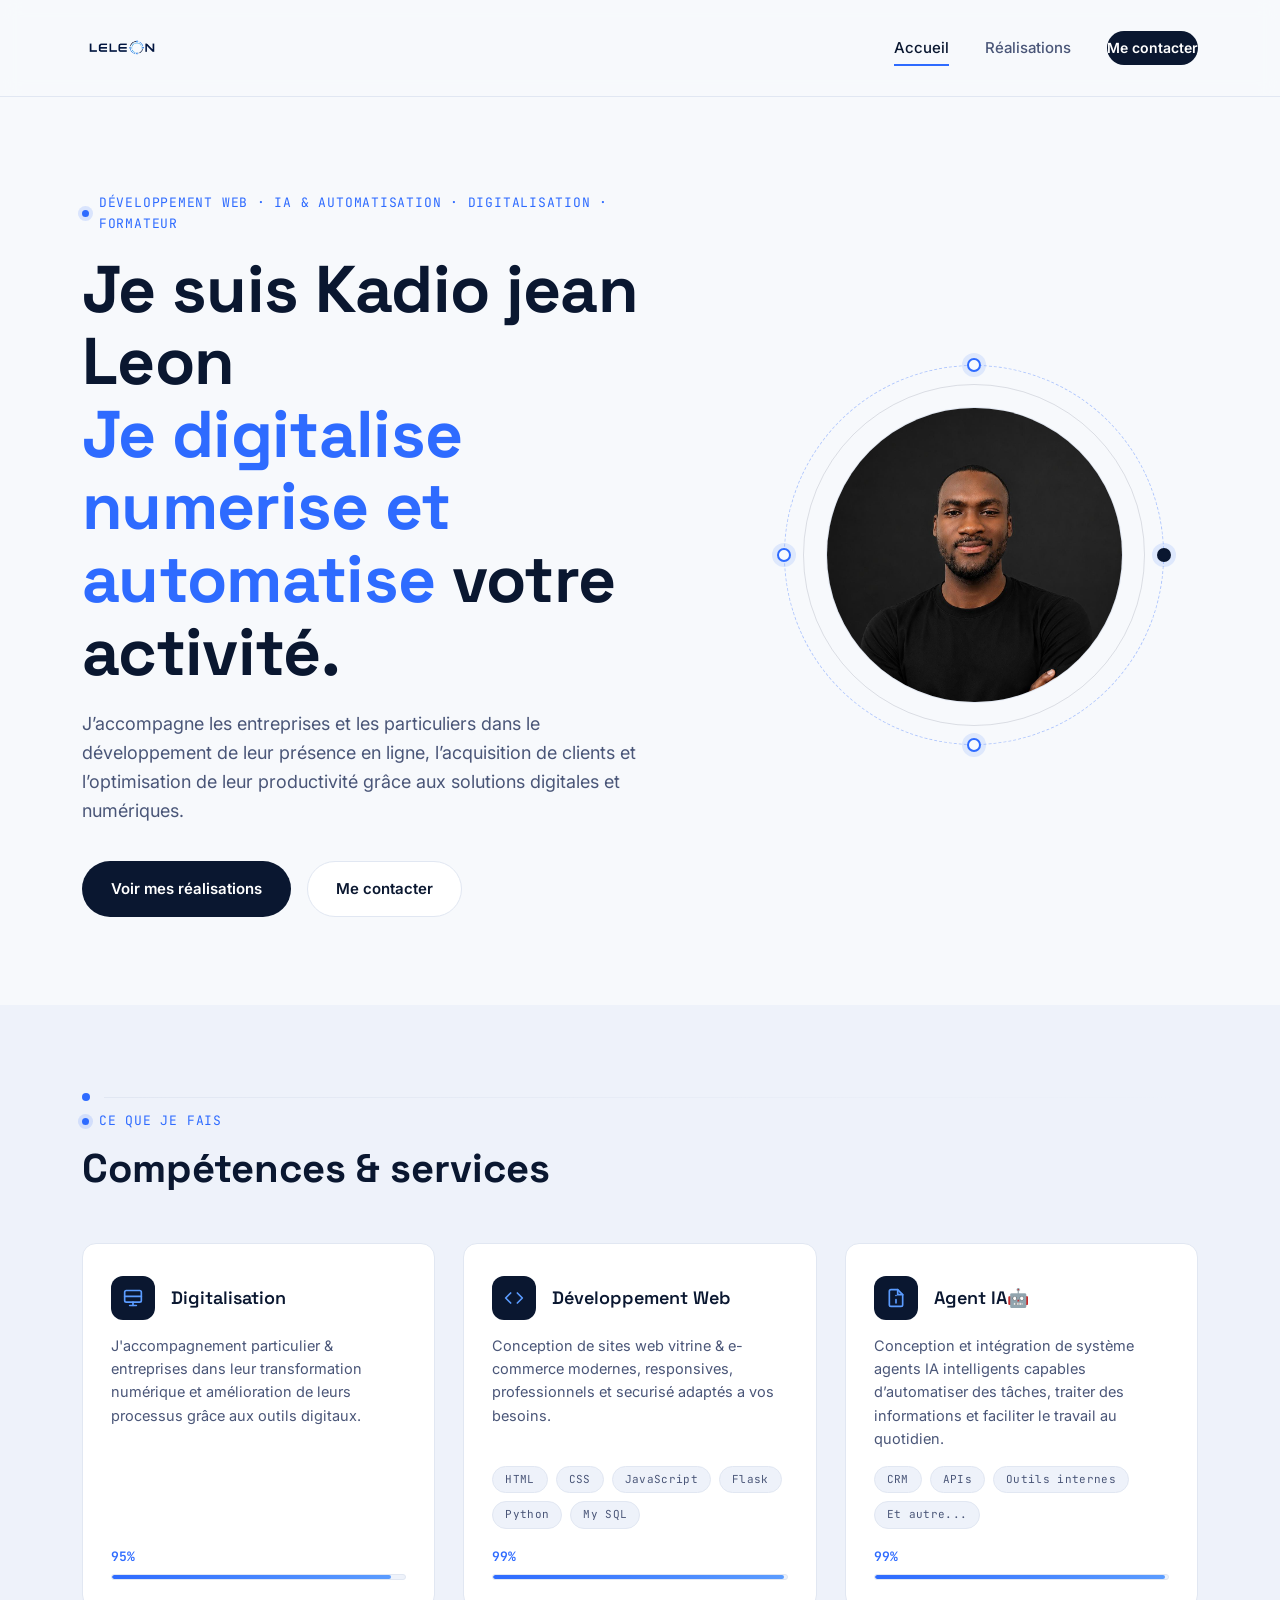
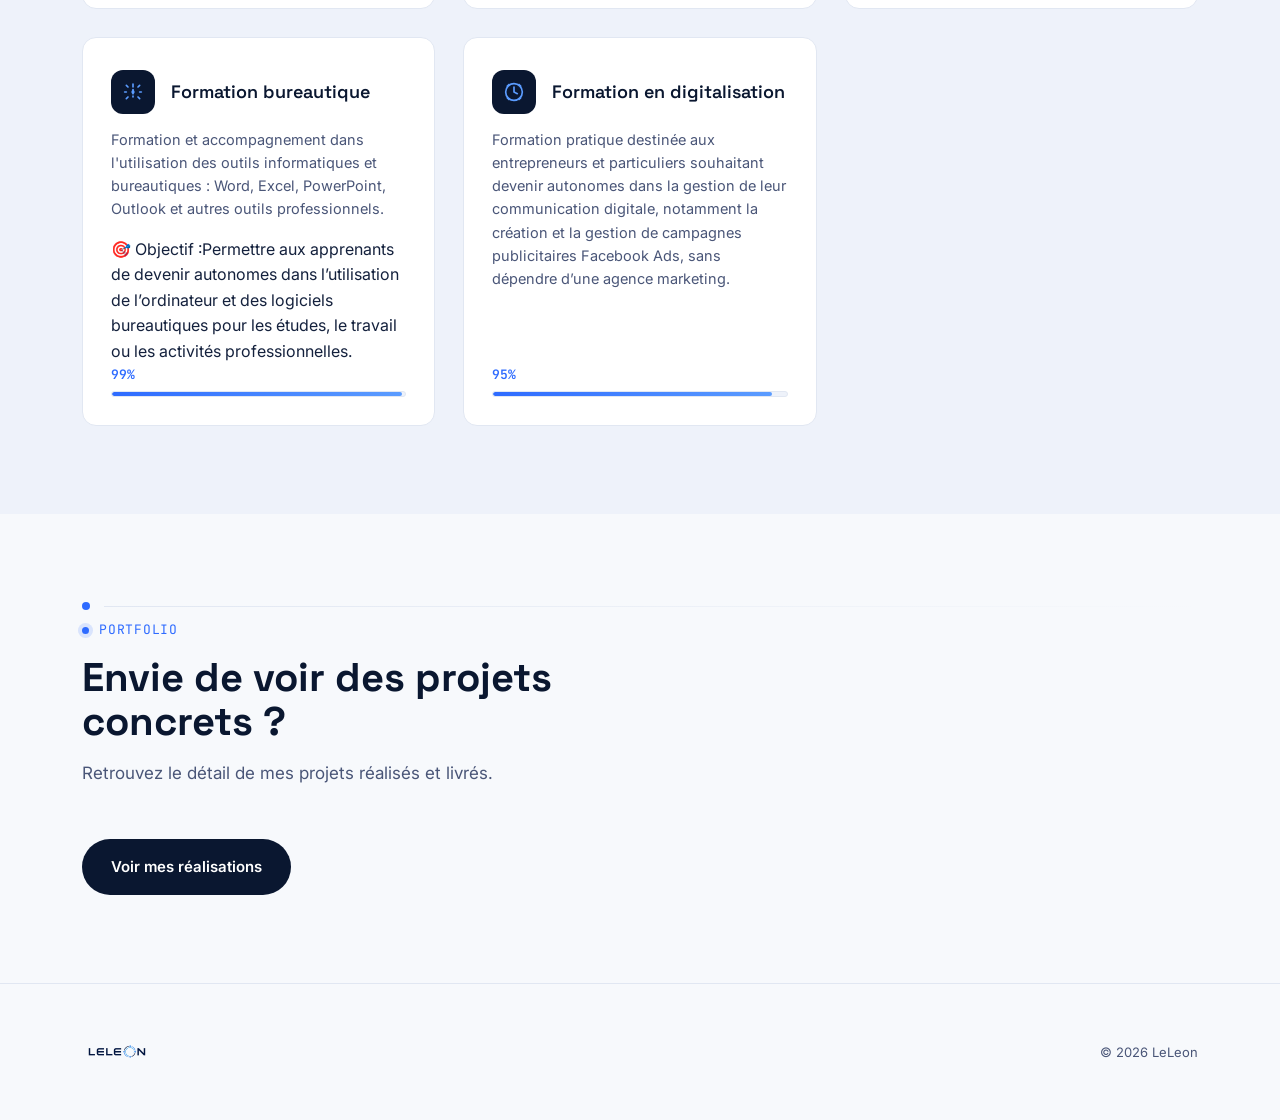
==== commit 87a91f6a: "modification" ====
--- a/index.html
+++ b/index.html
@@ -28,9 +28,9 @@
   <section class="hero">
     <div class="container">
       <div class="hero-copy">
-        <span class="eyebrow">Développeur Frontend · IA &amp; Automatisation</span>
+        <span class="eyebrow">Développement web  · IA &amp; Automatisation  · Digitalisation  · Formateur</span>
         <h1>Je suis Kadio jean Leon<br><span>Je digitalise numerise et automatise</span> votre activité.</h1>
-        <p class="subtitle">J'aide entreprises et particuliers à digitaliser et numériser leur activité : sites web sur-mesure, tout type de logiciels qui font gagner du temps au quotidien.</p>
+        <p class="subtitle">J’accompagne les entreprises et les particuliers dans le développement de leur présence en ligne, l’acquisition de clients et l’optimisation de leur productivité grâce aux solutions digitales et numériques.</p>
         <div class="hero-actions">
           <a href="realisations.html" class="btn btn-primary">Voir mes réalisations</a>
           <a href="contact.html" class="btn btn-outline">Me contacter</a>
@@ -228,7 +228,7 @@
 <footer class="footer">
   <div class="container">
     <a href="index.html" class="footer-logo"><img src="images/logo.png" alt="Leon Dev"></a>
-    <p>© 2026 LeLeon — Développeur Frontend &amp; IA / Automatisation</p>
+    <p>© 2026 LeLeon</p>
   </div>
 </footer>
 
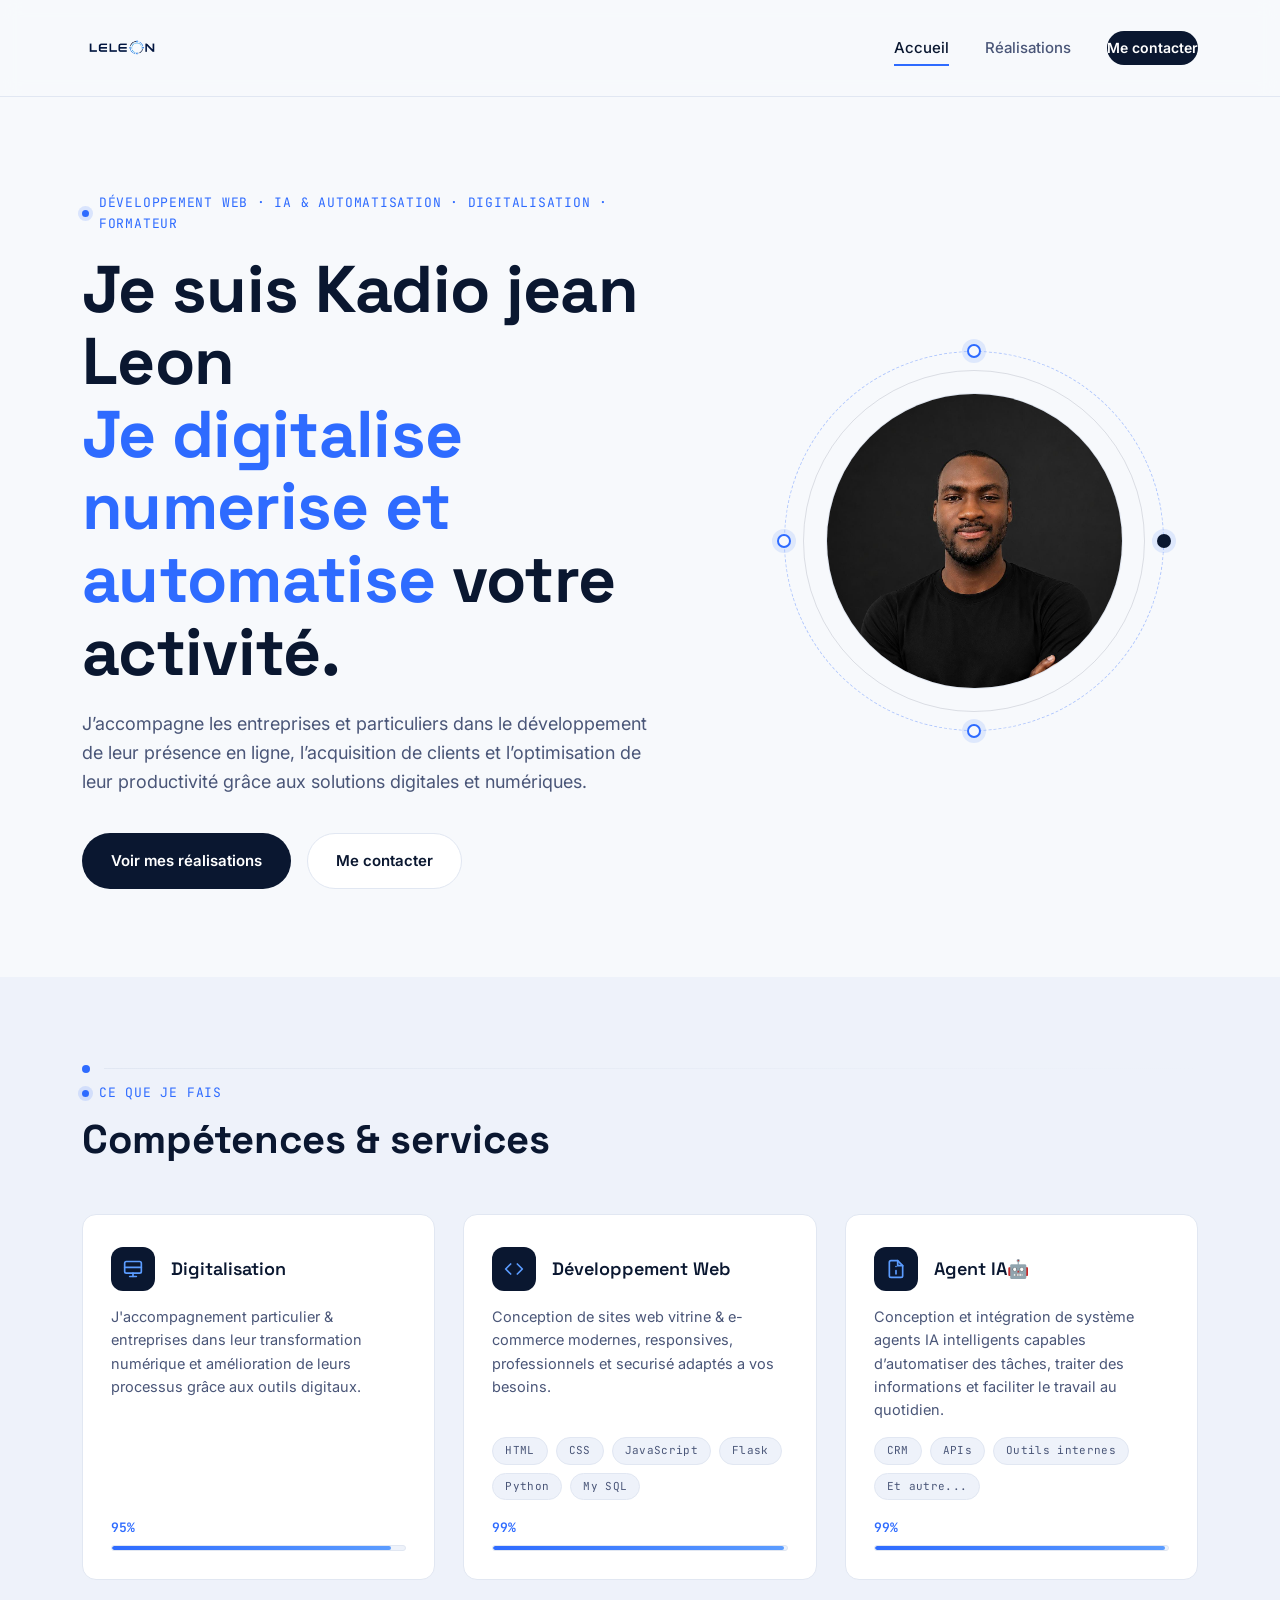
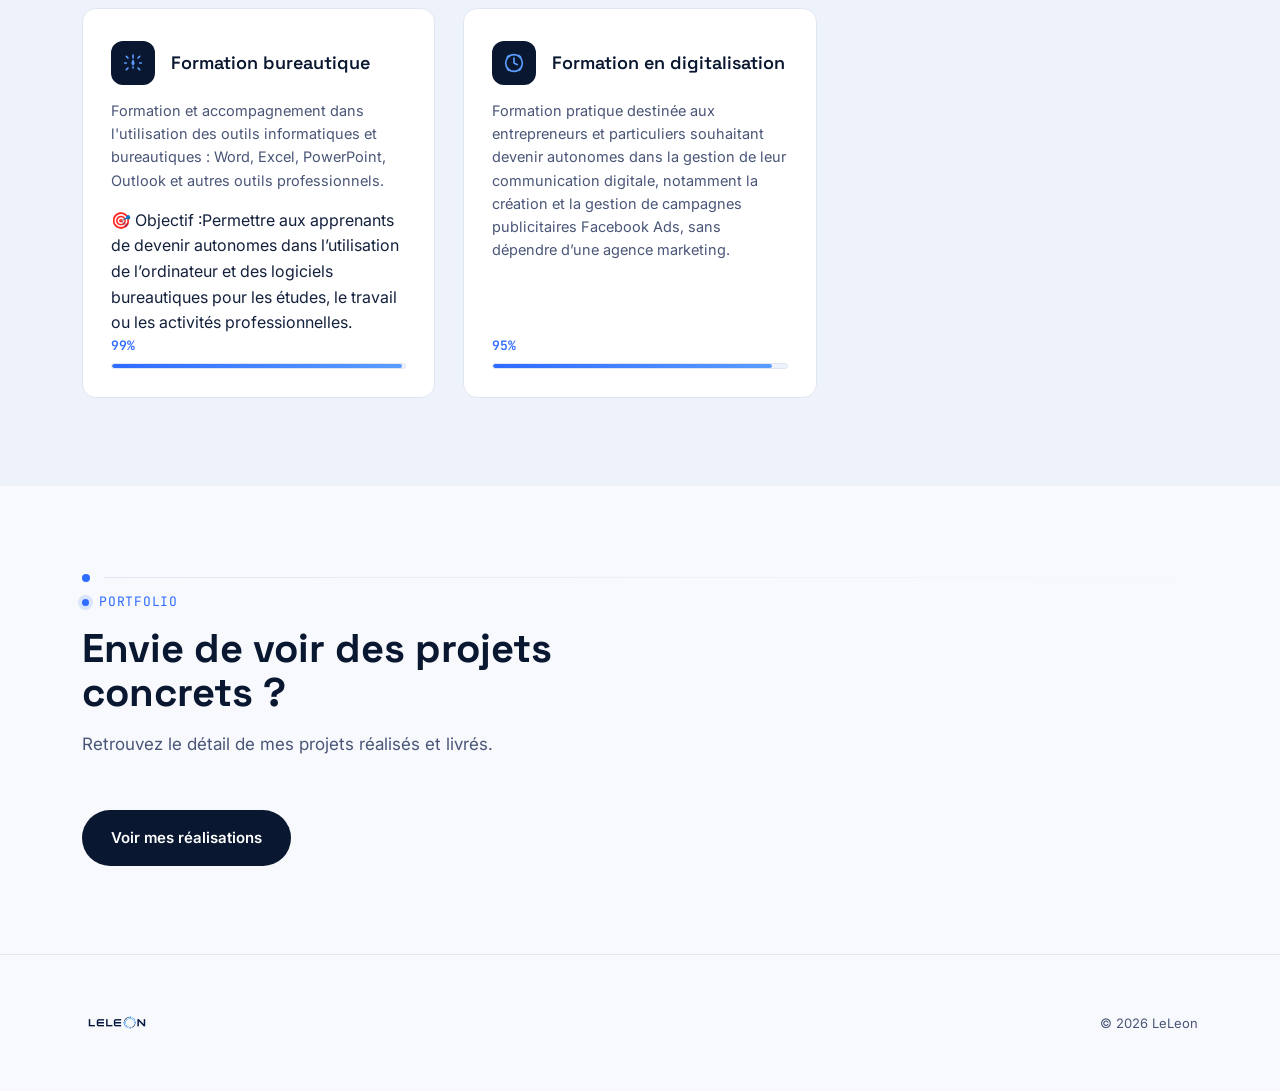
==== commit d29a7bc0: "Update index.html" ====
--- a/index.html
+++ b/index.html
@@ -30,7 +30,7 @@
       <div class="hero-copy">
         <span class="eyebrow">Développement web  · IA &amp; Automatisation  · Digitalisation  · Formateur</span>
         <h1>Je suis Kadio jean Leon<br><span>Je digitalise numerise et automatise</span> votre activité.</h1>
-        <p class="subtitle">J’accompagne les entreprises et les particuliers dans le développement de leur présence en ligne, l’acquisition de clients et l’optimisation de leur productivité grâce aux solutions digitales et numériques.</p>
+        <p class="subtitle">J’accompagne les entreprises et particuliers dans le développement de leur présence en ligne, l’acquisition de clients et l’optimisation de leur productivité grâce aux solutions digitales et numériques.</p>
         <div class="hero-actions">
           <a href="realisations.html" class="btn btn-primary">Voir mes réalisations</a>
           <a href="contact.html" class="btn btn-outline">Me contacter</a>
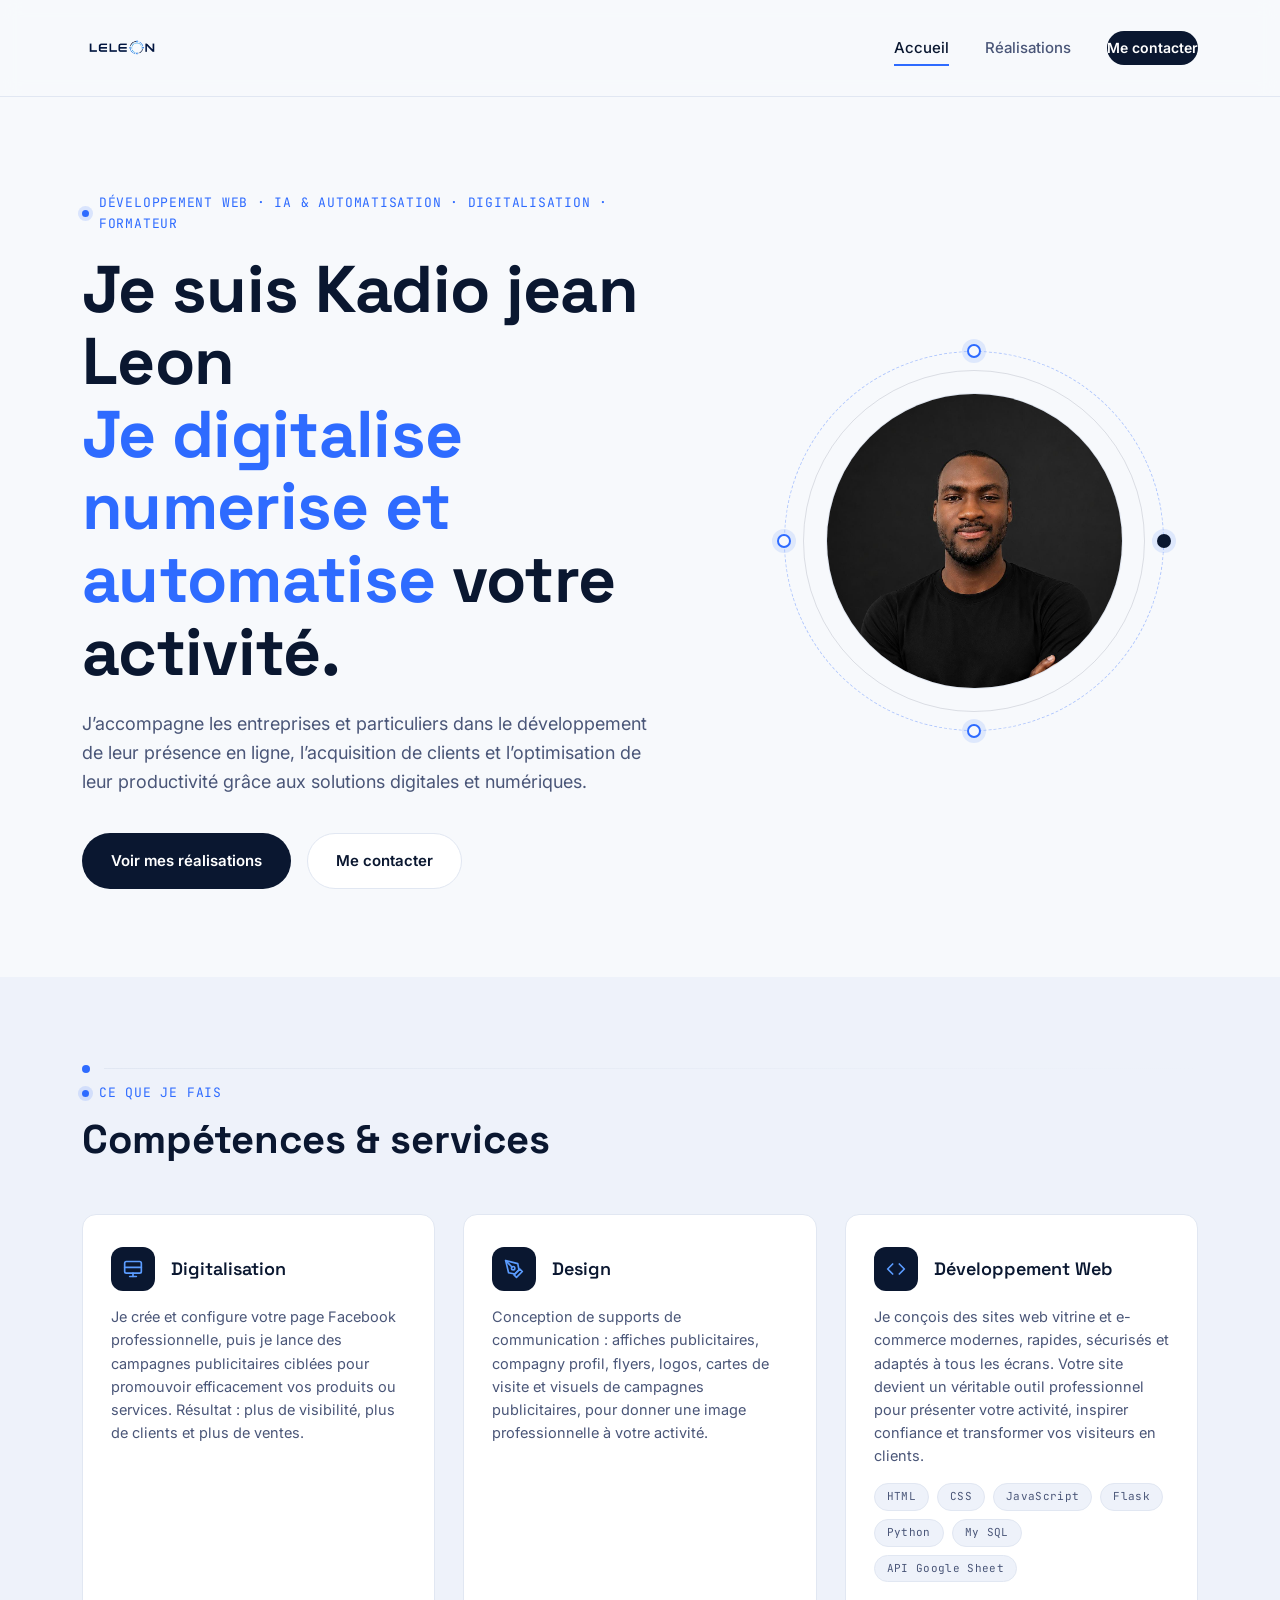
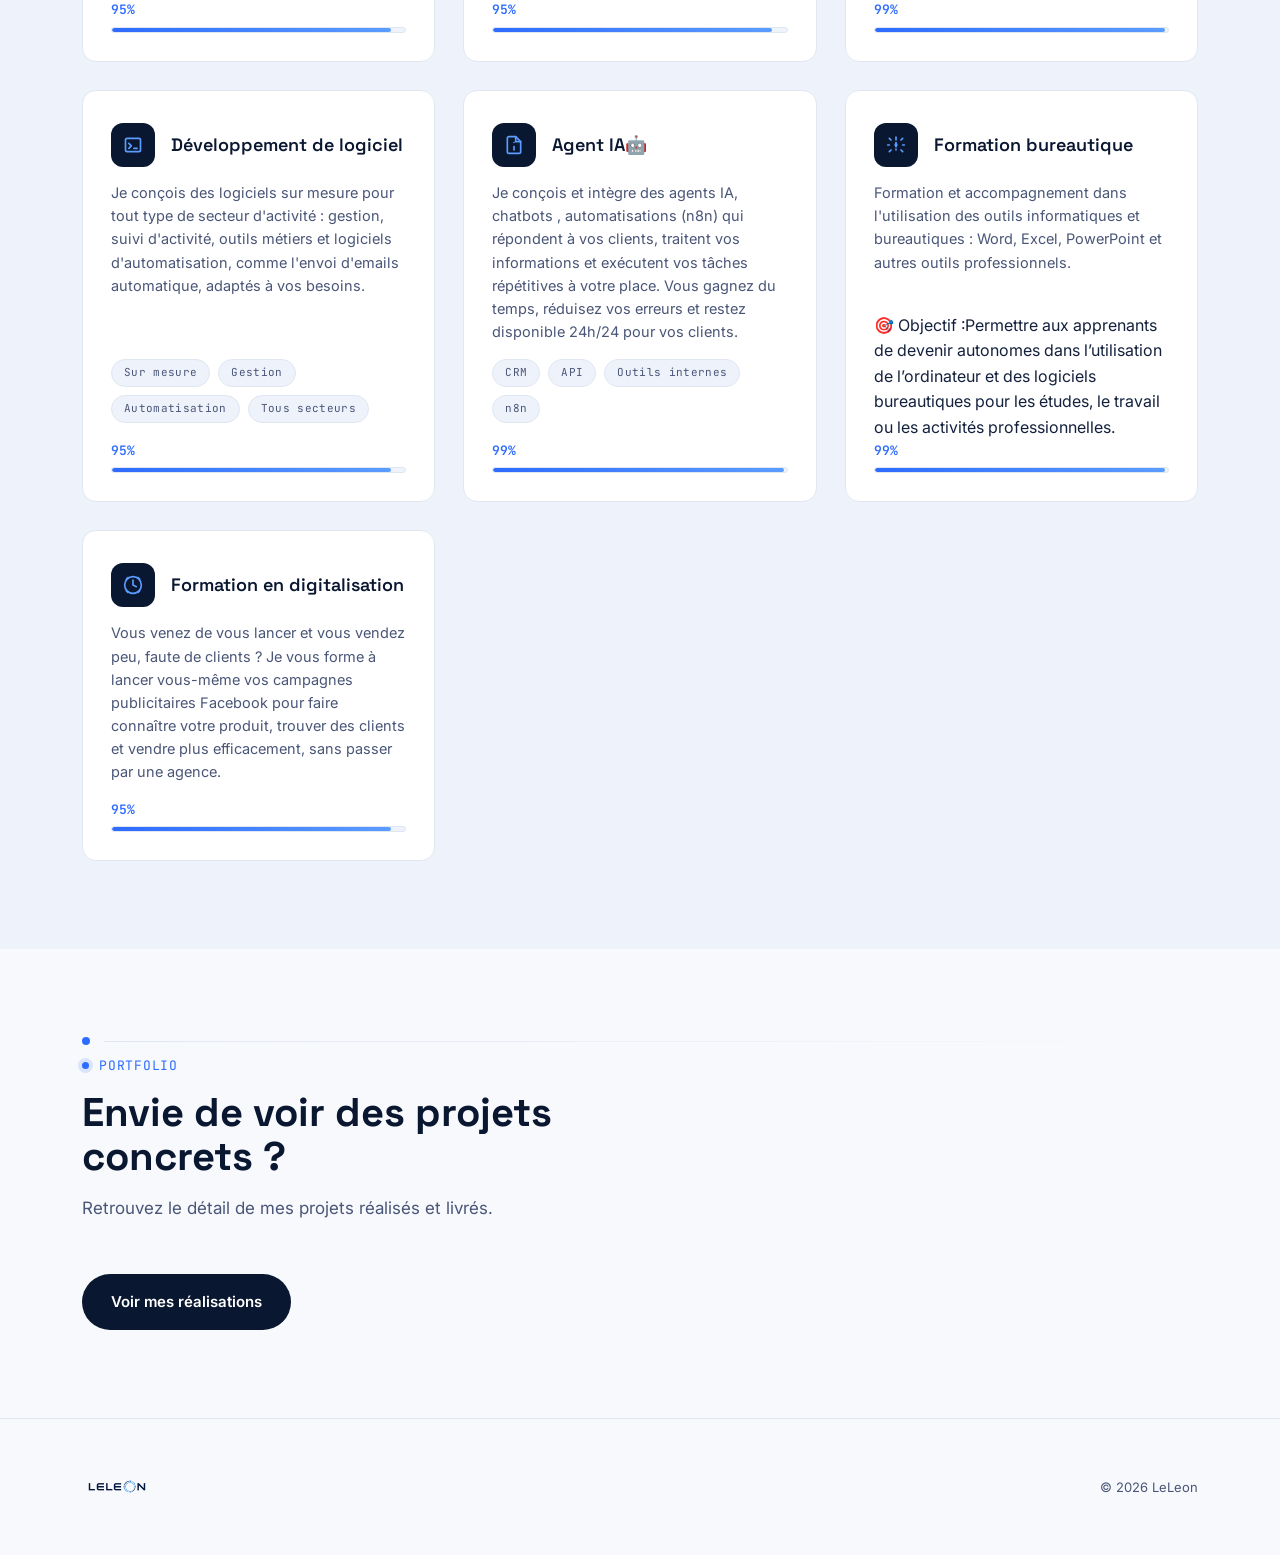
==== commit fdb6507f: "Update index.html" ====
--- a/index.html
+++ b/index.html
@@ -77,7 +77,7 @@
             </div>
             <h3>Digitalisation</h3>
           </div>
-          <p class="skill-desc">J'accompagnement particulier & entreprises dans leur transformation numérique et amélioration de leurs processus grâce aux outils digitaux.</p>
+          <p class="skill-desc">Je crée et configure votre page Facebook professionnelle, puis je lance des campagnes publicitaires ciblées pour promouvoir efficacement vos produits ou services. Résultat : plus de visibilité, plus de clients et plus de ventes.</p>
           <div class="skill-progress-wrapper">
             <div class="skill-progress-label">
               <span class="skill-percent">95%</span>
@@ -88,7 +88,31 @@
           </div>
         </div>
 
-        <!-- CARTE 2 - Développement Web -->
+        <!-- CARTE 2 - Design (NOUVEAU) -->
+        <div class="skill-card-modern reveal">
+          <div class="skill-card-header">
+            <div class="skill-icon-modern">
+              <svg viewBox="0 0 24 24" fill="none" stroke="#5B9CFF" stroke-width="2" stroke-linecap="round" stroke-linejoin="round">
+                <path d="M12 19l7-7 3 3-7 7-3-3z"/>
+                <path d="M18 13l-1.5-7.5L2 2l3.5 14.5L13 18l5-5z"/>
+                <path d="M2 2l7.586 7.586"/>
+                <circle cx="11" cy="11" r="2"/>
+              </svg>
+            </div>
+            <h3>Design</h3>
+          </div>
+          <p class="skill-desc">Conception de supports de communication : affiches publicitaires, compagny profil, flyers, logos, cartes de visite et visuels de campagnes publicitaires, pour donner une image professionnelle à votre activité.</p>
+          <div class="skill-progress-wrapper">
+            <div class="skill-progress-label">
+              <span class="skill-percent">95%</span>
+            </div>
+            <div class="skill-progress-track">
+              <div class="skill-progress-bar" data-width="95" style="width:0%"></div>
+            </div>
+          </div>
+        </div>
+
+        <!-- CARTE 3 - Développement Web -->
         <div class="skill-card-modern reveal">
           <div class="skill-card-header">
             <div class="skill-icon-modern">
@@ -99,7 +123,7 @@
             </div>
             <h3>Développement Web</h3>
           </div>
-          <p class="skill-desc">Conception de sites web vitrine & e-commerce  modernes, responsives, professionnels et securisé adaptés a vos besoins.</p>
+          <p class="skill-desc">Je conçois des sites web vitrine et e-commerce modernes, rapides, sécurisés et adaptés à tous les écrans. Votre site devient un véritable outil professionnel pour présenter votre activité, inspirer confiance et transformer vos visiteurs en clients.</p>
           <div class="skill-tech-tags">
             <span>HTML</span>
             <span>CSS</span>
@@ -107,6 +131,7 @@
             <span>Flask</span>
             <span>Python</span>
             <span>My SQL</span>
+            <span>API Google Sheet</span>
           </div>
           <div class="skill-progress-wrapper">
             <div class="skill-progress-label">
@@ -118,7 +143,36 @@
           </div>
         </div>
 
-        <!-- CARTE 3 - Automatisation -->
+        <!-- CARTE 4 - Développement de logiciel -->
+        <div class="skill-card-modern reveal">
+          <div class="skill-card-header">
+            <div class="skill-icon-modern">
+              <svg viewBox="0 0 24 24" fill="none" stroke="#5B9CFF" stroke-width="2" stroke-linecap="round" stroke-linejoin="round">
+                <rect x="3" y="4" width="18" height="16" rx="2" ry="2"/>
+                <polyline points="7 10 10 13 7 16"/>
+                <line x1="13" y1="16" x2="17" y2="16"/>
+              </svg>
+            </div>
+            <h3>Développement de logiciel</h3>
+          </div>
+          <p class="skill-desc">Je conçois des logiciels sur mesure pour tout type de secteur d'activité : gestion, suivi d'activité, outils métiers et logiciels d'automatisation, comme l'envoi d'emails automatique, adaptés à vos besoins.</p>
+          <div class="skill-tech-tags">
+            <span>Sur mesure</span>
+            <span>Gestion</span>
+            <span>Automatisation</span>
+            <span>Tous secteurs</span>
+          </div>
+          <div class="skill-progress-wrapper">
+            <div class="skill-progress-label">
+              <span class="skill-percent">95%</span>
+            </div>
+            <div class="skill-progress-track">
+              <div class="skill-progress-bar" data-width="95" style="width:0%"></div>
+            </div>
+          </div>
+        </div>
+
+        <!-- CARTE 5 - Automatisation -->
         <div class="skill-card-modern reveal">
           <div class="skill-card-header">
             <div class="skill-icon-modern">
@@ -131,12 +185,12 @@
             </div>
             <h3>Agent IA🤖</h3>
           </div>
-          <p class="skill-desc">Conception et intégration de système agents IA  intelligents capables d’automatiser des tâches, traiter des informations et faciliter le travail au quotidien.</p>
+          <p class="skill-desc">Je conçois et intègre des agents IA, chatbots , automatisations (n8n) qui répondent à vos clients, traitent vos informations et exécutent vos tâches répétitives à votre place. Vous gagnez du temps, réduisez vos erreurs et restez disponible 24h/24 pour vos clients.</p>
                <div class="skill-tech-tags">
                 <span>CRM</span>
-                <span>APIs</span>
+                <span>API</span>
                 <span>Outils internes</span>
-                <span>Et autre...</span>
+                <span>n8n</span>
               </div>
           <div class="skill-progress-wrapper">
             <div class="skill-progress-label">
@@ -148,7 +202,7 @@
           </div>
         </div>
 
-        <!-- CARTE 4 - Formation Bureautique -->
+        <!-- CARTE 6 - Formation Bureautique -->
         <div class="skill-card-modern reveal">
           <div class="skill-card-header">
             <div class="skill-icon-modern">
@@ -168,7 +222,7 @@
             </div>
             <h3>Formation bureautique</h3>
           </div>
-          <p class="skill-desc">Formation et accompagnement dans l'utilisation des outils informatiques et bureautiques : Word, Excel, PowerPoint, Outlook et autres outils professionnels.</p>
+          <p class="skill-desc">Formation et accompagnement dans l'utilisation des outils informatiques et bureautiques : Word, Excel, PowerPoint et autres outils professionnels.</p>
           <p>🎯 Objectif :Permettre aux apprenants de devenir autonomes dans l’utilisation de l’ordinateur et des logiciels bureautiques pour les études, le travail ou les activités professionnelles.</p>
           <div class="skill-progress-wrapper">
             <div class="skill-progress-label">
@@ -180,7 +234,7 @@
           </div>
         </div>
 
-        <!-- CARTE 5 - Formation Digitalisation -->
+        <!-- CARTE 7 - Formation Digitalisation -->
         <div class="skill-card-modern reveal">
           <div class="skill-card-header">
             <div class="skill-icon-modern">
@@ -195,7 +249,7 @@
             </div>
             <h3>Formation en digitalisation</h3>
           </div>
-          <p class="skill-desc">Formation pratique destinée aux entrepreneurs et particuliers souhaitant devenir autonomes dans la gestion de leur communication digitale, notamment la création et la gestion de campagnes publicitaires Facebook Ads, sans dépendre d’une agence marketing.</p>
+          <p class="skill-desc">Vous venez de vous lancer et vous vendez peu, faute de clients ? Je vous forme à lancer vous-même vos campagnes publicitaires Facebook pour faire connaître votre produit, trouver des clients et vendre plus efficacement, sans passer par une agence.</p>
           <div class="skill-progress-wrapper">
             <div class="skill-progress-label">
               <span class="skill-percent">95%</span>
